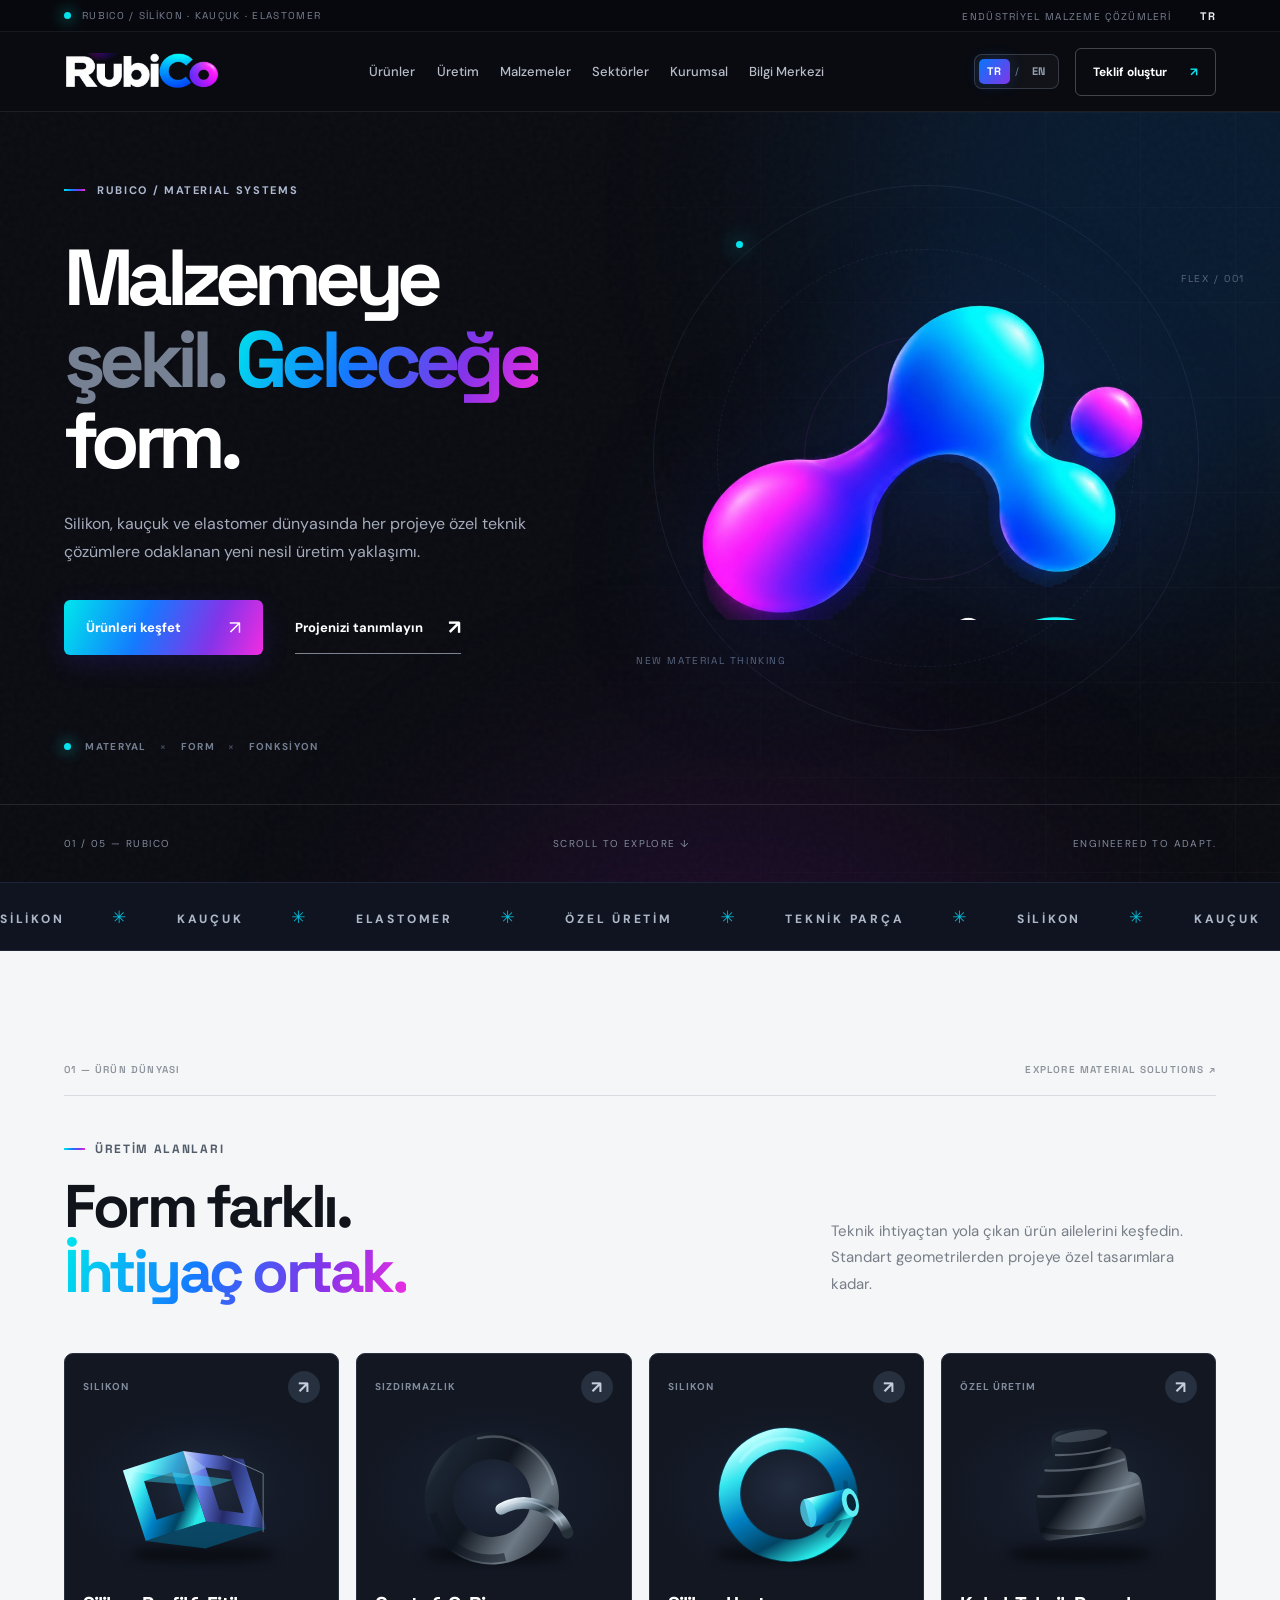
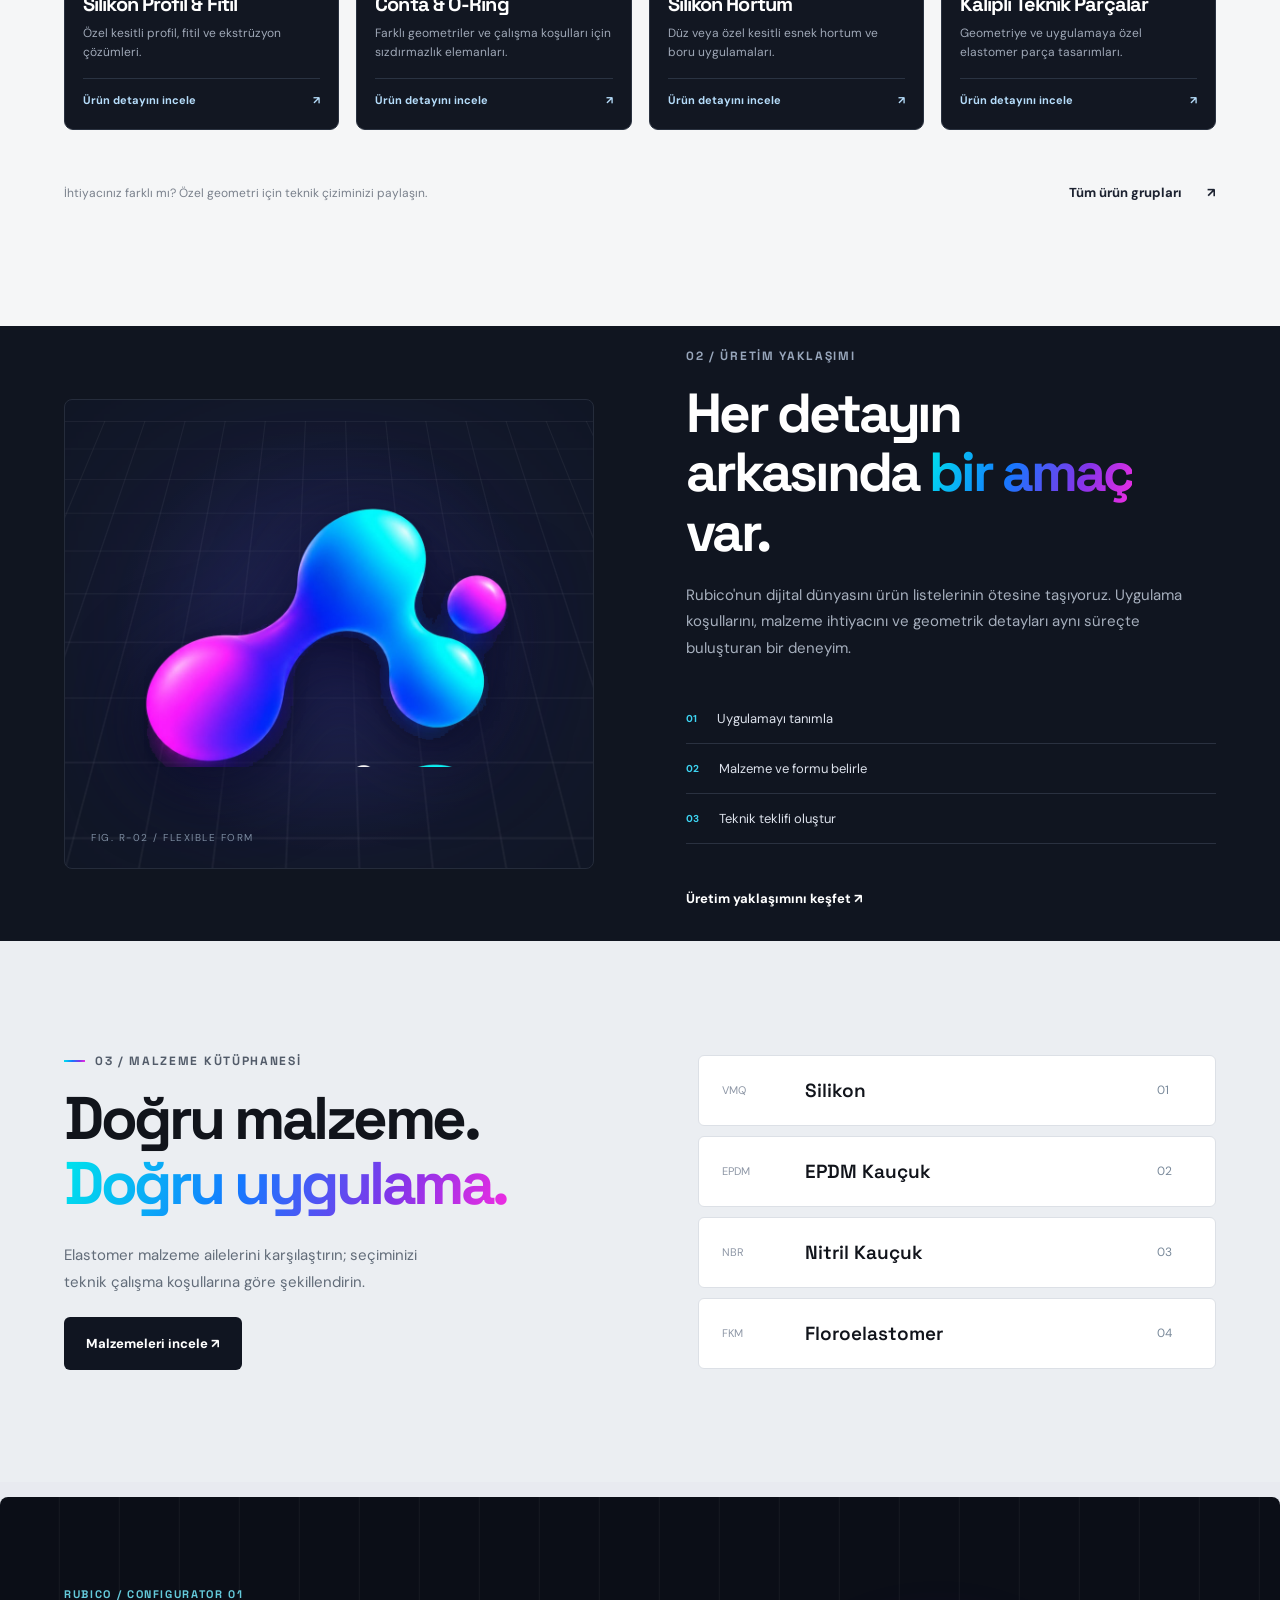
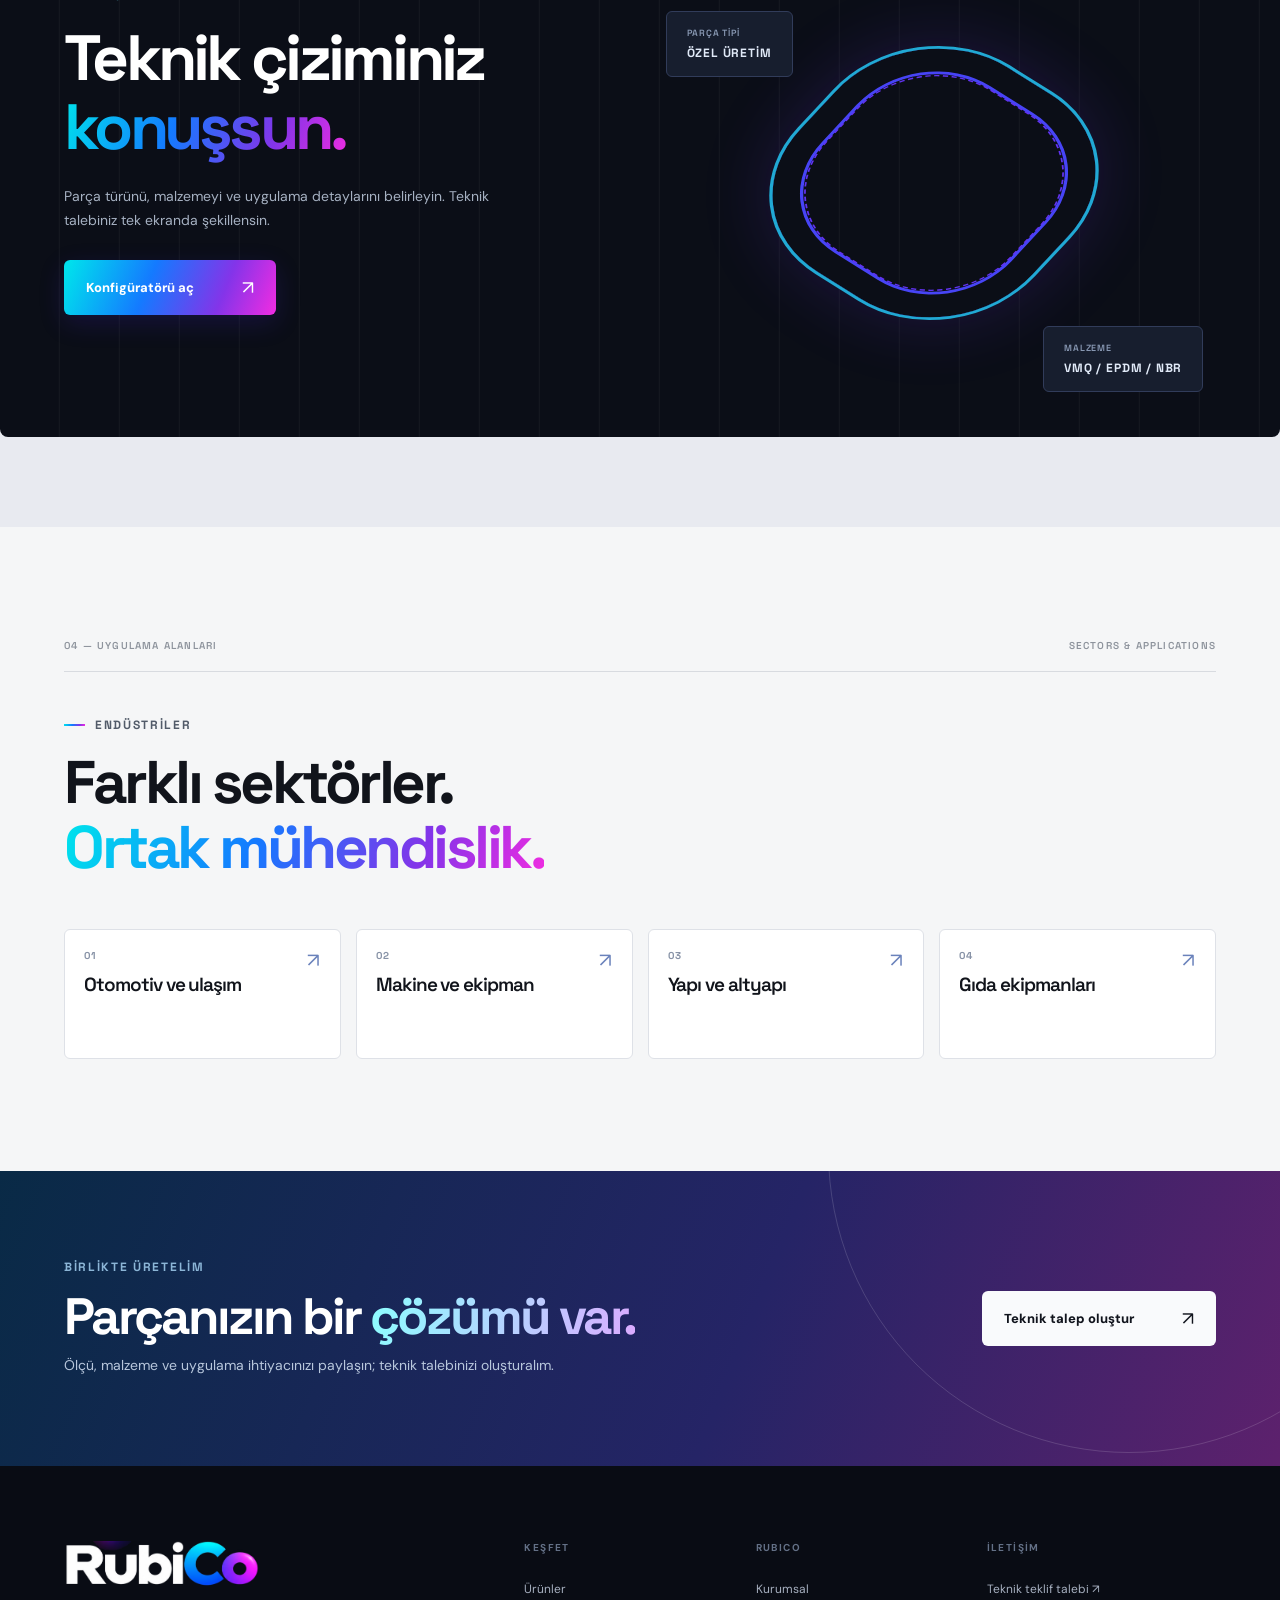
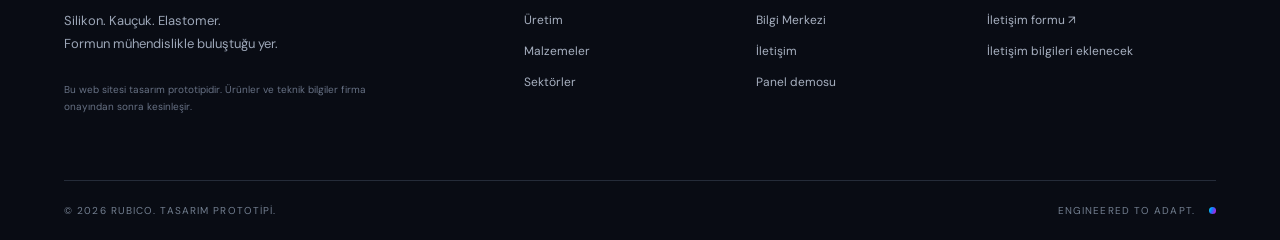
==== index.html @ 8c8b72f1 "Add files via upload" ====
<!doctype html><html lang="tr"><head><meta charset="UTF-8"><meta name="viewport" content="width=device-width,initial-scale=1"><meta name="theme-color" content="#0a0b11"><meta name="description" content="Silikon, kauçuk ve elastomer için Rubico dijital ürün ve teknik teklif deneyimi."><title>Esnekliğin mühendisliği | RUBICO</title><link rel="icon" type="image/png" href="assets/rubico-symbol.png"><link rel="stylesheet" href="styles.css"><script defer src="translations.js"></script><script defer src="i18n.js"></script><script defer src="site.js"></script></head><body data-page="home"><div class="topline"><div class="container top-flex"><span><i class="micro-pulse"></i>RUBICO / SİLİKON · KAUÇUK · ELASTOMER</span><span>ENDÜSTRİYEL MALZEME ÇÖZÜMLERİ <b class="top-lang-indicator" aria-label="Current language">TR</b></span></div></div>
    <header class="header" id="siteHeader"><div class="container nav-wrap">
      <a href="index.html" class="logo" aria-label="Rubico ana sayfa"><img src="assets/rubico-wordmark.png" alt="RubiCo"></a>
      <nav class="desktop-nav" aria-label="Ana menü"><a href="urunler.html" class="">Ürünler</a><a href="uretim.html" class="">Üretim</a><a href="malzemeler.html" class="">Malzemeler</a><a href="sektorler.html" class="">Sektörler</a><a href="kurumsal.html" class="">Kurumsal</a><a href="bilgi-merkezi.html" class="">Bilgi Merkezi</a></nav>
      <div class="nav-actions"><div class="lang-switch" role="group" aria-label="Language / Dil"><button type="button" class="lang-option" data-set-lang="tr" aria-label="Türkçe">TR</button><span class="lang-divider" aria-hidden="true">/</span><button type="button" class="lang-option" data-set-lang="en" aria-label="English">EN</button></div><a class="nav-quote" href="konfigurator.html">Teklif oluştur <span aria-hidden="true">↗</span></a><button class="menu-button" id="menuButton" aria-expanded="false" aria-controls="mobileMenu" aria-label="Menüyü aç"><span></span><span></span></button></div>
    </div><nav class="mobile-nav" id="mobileMenu" aria-label="Mobil menü"><a href="urunler.html" class="">Ürünler</a><a href="uretim.html" class="">Üretim</a><a href="malzemeler.html" class="">Malzemeler</a><a href="sektorler.html" class="">Sektörler</a><a href="kurumsal.html" class="">Kurumsal</a><a href="bilgi-merkezi.html" class="">Bilgi Merkezi</a><a class="mobile-quote" href="konfigurator.html">Teklif oluştur ↗</a><a href="iletisim.html">İletişim</a><div class="mobile-language"><span>LANGUAGE / DİL</span><div class="lang-switch" role="group" aria-label="Language / Dil"><button type="button" class="lang-option" data-set-lang="tr" aria-label="Türkçe">TR</button><span class="lang-divider" aria-hidden="true">/</span><button type="button" class="lang-option" data-set-lang="en" aria-label="English">EN</button></div></div></nav></header><main><section class="hero"><div class="hero-grain"></div><div class="hero-glow-one"></div><div class="hero-glow-two"></div><div class="container hero-main"><div class="hero-left"><div class="hero-brow"><span class="brow-line"></span> RUBICO / MATERIAL SYSTEMS</div><h1>Malzemeye<br><span class="muted-type">şekil.</span> <em>Geleceğe</em><br>form.</h1><p>Silikon, kauçuk ve elastomer dünyasında her projeye özel teknik çözümlere odaklanan yeni nesil üretim yaklaşımı.</p><div class="hero-ctas"><a class="btn btn-gradient" href="urunler.html">Ürünleri keşfet <span>↗</span></a><a class="inline-link" href="konfigurator.html">Projenizi tanımlayın <span>↗</span></a></div><div class="hero-caption"><span class="pulse-dot"></span> MATERYAL <b>×</b> FORM <b>×</b> FONKSİYON</div></div><div class="hero-right"><div class="hero-rings"><div class="ring ring1"></div><div class="ring ring2"></div><div class="ring ring3"></div><img src="assets/rubico-symbol.png" alt="Rubico akışkan marka sembolü" class="hero-emblem"><div class="micro-label m1">FLEX / 001</div><div class="micro-label m2">NEW MATERIAL THINKING</div></div></div></div><div class="container hero-low"><span>01 / 05 — RUBICO</span><span>SCROLL TO EXPLORE ↓</span><span>ENGINEERED TO ADAPT.</span></div></section>
<div class="marquee" aria-label="Malzeme ve ürün grupları"><div class="marquee-inner">SİLİKON <span>✳</span> KAUÇUK <span>✳</span> ELASTOMER <span>✳</span> ÖZEL ÜRETİM <span>✳</span> TEKNİK PARÇA <span>✳</span> SİLİKON <span>✳</span> KAUÇUK <span>✳</span> ELASTOMER <span>✳</span></div></div>
<section class="section-pad light-section"><div class="container"><div class="overline-row"><span>01 — ÜRÜN DÜNYASI</span><span>EXPLORE MATERIAL SOLUTIONS ↗</span></div><div class="section-head head-dark"><div><div class="kicker"><span></span>ÜRETİM ALANLARI</div><h2>Form farklı.<br><em>İhtiyaç ortak.</em></h2></div><p>Teknik ihtiyaçtan yola çıkan ürün ailelerini keşfedin. Standart geometrilerden projeye özel tasarımlara kadar.</p></div><div class="home-products"><a class="product-card" href="urun-detay.html?urun=silikon-profiller" data-name="silikon profil &amp; fitil" data-category="Silikon"><div class="product-top"><span>SILIKON</span><span class="circ-arrow">↗</span></div><div class="product-visual"><img loading="lazy" src="assets/product-profiles.svg" alt="Silikon Profil & Fitil temsilî ürün çizimi"></div><div class="product-bottom"><h3>Silikon Profil & Fitil</h3><p>Özel kesitli profil, fitil ve ekstrüzyon çözümleri.</p><div class="card-link">Ürün detayını incele <span>↗</span></div></div></a><a class="product-card" href="urun-detay.html?urun=conta-o-ring" data-name="conta &amp; o-ring" data-category="Sızdırmazlık"><div class="product-top"><span>SIZDIRMAZLIK</span><span class="circ-arrow">↗</span></div><div class="product-visual"><img loading="lazy" src="assets/product-seals.svg" alt="Conta & O-Ring temsilî ürün çizimi"></div><div class="product-bottom"><h3>Conta & O-Ring</h3><p>Farklı geometriler ve çalışma koşulları için sızdırmazlık elemanları.</p><div class="card-link">Ürün detayını incele <span>↗</span></div></div></a><a class="product-card" href="urun-detay.html?urun=silikon-hortum" data-name="silikon hortum" data-category="Silikon"><div class="product-top"><span>SILIKON</span><span class="circ-arrow">↗</span></div><div class="product-visual"><img loading="lazy" src="assets/product-hoses.svg" alt="Silikon Hortum temsilî ürün çizimi"></div><div class="product-bottom"><h3>Silikon Hortum</h3><p>Düz veya özel kesitli esnek hortum ve boru uygulamaları.</p><div class="card-link">Ürün detayını incele <span>↗</span></div></div></a><a class="product-card" href="urun-detay.html?urun=kalipli-parcalar" data-name="kalıplı teknik parçalar" data-category="Özel Üretim"><div class="product-top"><span>ÖZEL ÜRETIM</span><span class="circ-arrow">↗</span></div><div class="product-visual"><img loading="lazy" src="assets/product-molded.svg" alt="Kalıplı Teknik Parçalar temsilî ürün çizimi"></div><div class="product-bottom"><h3>Kalıplı Teknik Parçalar</h3><p>Geometriye ve uygulamaya özel elastomer parça tasarımları.</p><div class="card-link">Ürün detayını incele <span>↗</span></div></div></a></div><div class="under-grid"><span>İhtiyacınız farklı mı? Özel geometri için teknik çiziminizi paylaşın.</span><a class="text-btn dark-text" href="urunler.html">Tüm ürün grupları <span>↗</span></a></div></div></section>
<section class="approach"><div class="container approach-grid"><div class="approach-art"><div class="approach-mesh"></div><div class="shape-glow"></div><img src="assets/rubico-symbol.png" alt="Rubico organik malzeme sembolü"><div class="shape-coords">FIG. R-02 / FLEXIBLE FORM</div></div><div class="approach-copy"><div class="eyebrow">02 / ÜRETİM YAKLAŞIMI</div><h2>Her detayın<br>arkasında <em>bir amaç</em> var.</h2><p>Rubico'nun dijital dünyasını ürün listelerinin ötesine taşıyoruz. Uygulama koşullarını, malzeme ihtiyacını ve geometrik detayları aynı süreçte buluşturan bir deneyim.</p><div class="approach-mini"><div><b>01</b><span>Uygulamayı tanımla</span></div><div><b>02</b><span>Malzeme ve formu belirle</span></div><div><b>03</b><span>Teknik teklifi oluştur</span></div></div><a class="text-btn" href="uretim.html">Üretim yaklaşımını keşfet ↗</a></div></div></section>
<section class="section-pad material-teaser"><div class="container material-split"><div><div class="section-head "><div><div class="kicker"><span></span>03 / MALZEME KÜTÜPHANESİ</div><h2>Doğru malzeme.<br><em>Doğru uygulama.</em></h2></div><p>Elastomer malzeme ailelerini karşılaştırın; seçiminizi teknik çalışma koşullarına göre şekillendirin.</p></div><a class="btn btn-dark" href="malzemeler.html">Malzemeleri incele ↗</a></div><div class="material-stack"><a href="malzemeler.html#vmq"><span>VMQ</span><b>Silikon</b><i>01</i></a><a href="malzemeler.html#epdm"><span>EPDM</span><b>EPDM Kauçuk</b><i>02</i></a><a href="malzemeler.html#nbr"><span>NBR</span><b>Nitril Kauçuk</b><i>03</i></a><a href="malzemeler.html#fkm"><span>FKM</span><b>Floroelastomer</b><i>04</i></a></div></div></section>
<section class="config-teaser"><div class="container config-banner"><div class="config-lines"></div><div class="config-tag">RUBICO / CONFIGURATOR 01</div><h2>Teknik çiziminiz<br><em>konuşsun.</em></h2><p>Parça türünü, malzemeyi ve uygulama detaylarını belirleyin. Teknik talebiniz tek ekranda şekillensin.</p><a class="btn btn-gradient" href="konfigurator.html">Konfigüratörü aç <span>↗</span></a><div class="config-visual"><div class="faux-wire"><div class="wire-inner"></div></div><div class="config-chip">PARÇA TİPİ <strong>ÖZEL ÜRETİM</strong></div><div class="config-chip second">MALZEME <strong>VMQ / EPDM / NBR</strong></div></div></div></section>
<section class="section-pad sector-home"><div class="container"><div class="overline-row"><span>04 — UYGULAMA ALANLARI</span><span>SECTORS & APPLICATIONS</span></div><div class="section-head head-dark"><div><div class="kicker"><span></span>ENDÜSTRİLER</div><h2>Farklı sektörler.<br><em>Ortak mühendislik.</em></h2></div></div><div class="sector-grid compact"><a href="sektorler.html#otomotiv"><span>01</span><strong>Otomotiv ve ulaşım</strong>↗</a><a href="sektorler.html#makine"><span>02</span><strong>Makine ve ekipman</strong>↗</a><a href="sektorler.html#yapi"><span>03</span><strong>Yapı ve altyapı</strong>↗</a><a href="sektorler.html#gida"><span>04</span><strong>Gıda ekipmanları</strong>↗</a></div></div></section></main><section class="next-step"><div class="container next-inner"><div><div class="eyebrow">BİRLİKTE ÜRETELİM</div><h2>Parçanızın bir <em>çözümü var.</em></h2><p>Ölçü, malzeme ve uygulama ihtiyacınızı paylaşın; teknik talebinizi oluşturalım.</p></div><a class="btn btn-light" href="konfigurator.html">Teknik talep oluştur <span>↗</span></a></div></section>
<footer class="footer"><div class="container"><div class="footer-upper"><div class="footer-brand"><img src="assets/rubico-wordmark.png" alt="Rubico"><p>Silikon. Kauçuk. Elastomer.<br>Formun mühendislikle buluştuğu yer.</p><span class="small-print">Bu web sitesi tasarım prototipidir. Ürünler ve teknik bilgiler firma onayından sonra kesinleşir.</span></div><div class="footer-col"><strong>KEŞFET</strong><a href="urunler.html">Ürünler</a><a href="uretim.html">Üretim</a><a href="malzemeler.html">Malzemeler</a><a href="sektorler.html">Sektörler</a></div><div class="footer-col"><strong>RUBICO</strong><a href="kurumsal.html">Kurumsal</a><a href="bilgi-merkezi.html">Bilgi Merkezi</a><a href="iletisim.html">İletişim</a><a href="admin.html">Panel demosu</a></div><div class="footer-col"><strong>İLETİŞİM</strong><a href="konfigurator.html">Teknik teklif talebi ↗</a><a href="iletisim.html">İletişim formu ↗</a><span>İletişim bilgileri eklenecek</span></div></div><div class="footer-bottom"><span>© 2026 RUBICO. TASARIM PROTOTİPİ.</span><span>ENGINEERED TO ADAPT. <i class="gradient-dot"></i></span></div></div></footer><div class="toast" id="toast" role="status" aria-live="polite"></div></body></html>
---- styles.css ----
@import url('https://fonts.googleapis.com/css2?family=DM+Sans:wght@400;500;600;700;800&family=Space+Grotesk:wght@400;500;600;700&display=swap');
:root{--ink:#090b11;--ink2:#111520;--ink3:#1b2130;--paper:#f5f6f7;--white:#fff;--light:#ebedf0;--smoke:#b6becb;--grey:#707783;--line:rgba(255,255,255,.11);--darkline:#dedfe3;--cyan:#04e3ee;--blue:#0a7bff;--violet:#6633f5;--pink:#e831e8;--grad:linear-gradient(112deg,#00dfed 3%,#147aff 40%,#8434e9 74%,#f22ce1 100%);--font: 'DM Sans',Inter,system-ui,-apple-system,BlinkMacSystemFont,'Segoe UI',sans-serif;--display:'Space Grotesk',var(--font)}
*{box-sizing:border-box}html{scroll-behavior:smooth;scroll-padding-top:100px}body{margin:0;background:var(--ink);color:white;font-family:var(--font);-webkit-font-smoothing:antialiased}a{text-decoration:none;color:inherit}button,input,textarea,select{font:inherit}button{cursor:pointer}img{max-width:100%;display:block}p,h1,h2,h3{margin-top:0}h1,h2,h3{font-family:var(--display);letter-spacing:-.058em}h1{font-size:clamp(53px,6.1vw,100px);line-height:1.03}h2{font-size:clamp(40px,4.7vw,72px);line-height:1.08}h3{font-size:26px}p{line-height:1.75}::selection{background:#5e53f4;color:#fff}:focus-visible{outline:3px solid var(--cyan);outline-offset:4px}.container{max-width:1440px;margin:0 auto;padding:0 64px}.topline{height:32px;background:#07080d;color:#777e8e;border-bottom:1px solid #171920;font-family:var(--display);font-size:10px;letter-spacing:.13em}.top-flex{height:100%;display:flex;justify-content:space-between;align-items:center;gap:16px}.top-flex>span{white-space:nowrap}.top-flex b{margin-left:25px;color:#e6eaf3;font-size:11px}.micro-pulse,.pulse-dot{display:inline-block;width:7px;height:7px;background:var(--cyan);border-radius:50%;margin-right:11px;box-shadow:0 0 15px #00f4e9}.header{height:80px;position:sticky;top:0;z-index:90;border-bottom:1px solid rgba(255,255,255,.08);background:rgba(10,12,18,.93);backdrop-filter:blur(24px);-webkit-backdrop-filter:blur(24px)}.nav-wrap{height:100%;display:flex;align-items:center;justify-content:space-between;gap:35px}.logo{width:155px;min-width:130px;display:block}.logo img{width:100%;height:auto}.desktop-nav{display:flex;align-items:center;justify-content:center;gap:clamp(13px,1.65vw,31px)}.desktop-nav a{position:relative;font-size:13px;color:#b8bdc8;white-space:nowrap;font-weight:500;transition:color .18s}.desktop-nav a:hover,.desktop-nav a.active{color:#fff}.desktop-nav a.active:after{content:'';height:2px;width:100%;background:var(--grad);position:absolute;bottom:-30px;left:0}.nav-actions{display:flex;align-items:center;gap:16px}.nav-quote{font-size:12px;font-weight:700;border:1px solid rgba(255,255,255,.24);border-radius:6px;padding:15px 17px;white-space:nowrap;transition:background .2s}.nav-quote:hover{background:#fff;color:#08090e}.nav-quote span{margin-left:20px;color:var(--cyan)}.menu-button{display:none;width:40px;height:40px;border:1px solid #333b4e;border-radius:6px;background:transparent;flex-direction:column;align-items:center;justify-content:center;gap:6px}.menu-button span{width:18px;height:2px;background:#fff}.mobile-nav{display:none}.btn{display:inline-flex;align-items:center;justify-content:space-between;gap:48px;min-height:53px;padding:15px 22px;border-radius:6px;border:0;white-space:nowrap;font-size:13px;font-weight:800;transition:transform .2s,box-shadow .2s,background .2s}.btn:hover{transform:translateY(-3px)}.btn span{font-size:19px;font-weight:400}.btn-gradient{background:var(--grad);color:#fff;box-shadow:0 8px 26px rgba(74,40,225,.18)}.btn-dark{background:#101521;color:#fff}.btn-dark:hover{background:#253252}.btn-light{background:#f9fafc;color:#11141d}.btn-outline-dark{border:1px solid #cdd1d8;background:transparent;color:#19202d}.btn-outline-dark:hover{background:#eef0f5}.inline-link,.text-btn{font-size:13px;font-weight:750;display:inline-flex;align-items:center;gap:25px;border-bottom:1px solid #7c8391;padding:13px 0}.inline-link span{font-size:20px}.text-btn{border-bottom:0}.dark-text{color:#121622}.eyebrow,.kicker{font-family:var(--display);font-size:12px;letter-spacing:.14em;font-weight:700;display:flex;align-items:center;gap:10px;color:#98a6bb}.kicker span,.brow-line{display:inline-block;width:21px;height:2px;background:var(--grad)}em{font-style:normal;background:var(--grad);-webkit-background-clip:text;background-clip:text;color:transparent}.accent-dot{color:var(--cyan)}.light-section{background:#f5f6f7;color:#11141b}.section-pad{padding:112px 0}.overline-row{display:flex;align-items:center;justify-content:space-between;border-bottom:1px solid #d8dbe0;padding-bottom:19px;color:#8d939c;font:600 10px var(--display);letter-spacing:.12em;margin-bottom:45px}.section-head{display:flex;justify-content:space-between;align-items:end;gap:40px;margin-bottom:48px}.section-head h2{margin:18px 0 0}.section-head>p{max-width:385px;color:#a9afbd;margin:0 0 8px;font-size:15px}.head-dark>p{color:#777e88}.head-dark .kicker,.light-section .kicker,.material-teaser .kicker{color:#525b69}.head-dark h2,.light-section .section-head h2{color:#11141b}.page-hero{background:#0b0e16;position:relative;overflow:hidden;min-height:355px;border-bottom:1px solid rgba(255,255,255,.08)}.page-hero::after{content:'';position:absolute;right:-80px;top:-210px;width:680px;height:550px;background:radial-gradient(ellipse,rgba(29,46,153,.35),transparent 68%);pointer-events:none}.page-hero-glow{position:absolute;right:7%;top:40%;width:280px;height:260px;background:radial-gradient(ellipse,rgba(133,34,242,.16),transparent 65%);filter:blur(10px)}.breadcrumb{display:flex;align-items:center;gap:12px;font-size:11px;color:#828a9b;padding-top:25px}.breadcrumb a:hover{color:#fff}.pagehero-content{min-height:280px;display:flex;justify-content:space-between;align-items:center;position:relative}.pagehero-content>div:first-child{padding:31px 0 58px}.pagehero-content .eyebrow{font-size:10px;color:#95a0b4}.pagehero-content h1{font-size:clamp(42px,5.2vw,74px);line-height:1.07;margin:15px 0 20px}.pagehero-content p{color:#a4afbe;max-width:605px;font-size:15px;line-height:1.7;margin:0}.pagehero-icon{width:225px;height:185px;object-fit:contain;opacity:.7;filter:drop-shadow(0 0 35px #182d5c)}.pagehero-index{font-size:10px;letter-spacing:.2em;color:#454c5f;align-self:end;padding-bottom:50px}.hero{height:min(770px,calc(100vh - 60px));min-height:665px;position:relative;overflow:hidden;background:#0a0b11}.hero::before{content:'';position:absolute;inset:0;background-image:linear-gradient(rgba(255,255,255,.028) 1px,transparent 1px),linear-gradient(90deg,rgba(255,255,255,.024) 1px,transparent 1px);background-size:95px 95px;mask-image:linear-gradient(90deg,transparent 23%,#000);pointer-events:none}.hero-grain{position:absolute;inset:0;opacity:.22;background-image:url("data:image/svg+xml,%3Csvg viewBox='0 0 180 180' xmlns='http://www.w3.org/2000/svg'%3E%3Cfilter id='n'%3E%3CfeTurbulence type='fractalNoise' baseFrequency='.8' numOctaves='3' stitchTiles='stitch'/%3E%3C/filter%3E%3Crect width='100%25' height='100%25' filter='url(%23n)' opacity='.13'/%3E%3C/svg%3E");pointer-events:none}.hero-glow-one,.hero-glow-two{position:absolute;width:700px;height:700px;border-radius:50%;filter:blur(115px);pointer-events:none}.hero-glow-one{right:-250px;top:-250px;background:rgba(9,105,198,.17)}.hero-glow-two{right:15%;bottom:-600px;background:rgba(150,26,193,.14)}.hero-main{height:calc(100% - 78px);display:grid;grid-template-columns:1.08fr .92fr;align-items:center;position:relative;z-index:1}.hero-left{padding-top:20px}.hero-brow{font-size:11px;font-weight:700;letter-spacing:.15em;color:#aeb9d0;display:flex;align-items:center;gap:12px;margin-bottom:40px}.hero h1{font-weight:700;font-size:clamp(59px,6.2vw,103px);margin:0 0 28px;letter-spacing:-.083em}.hero h1 .muted-type{color:#768193}.hero h1 em{white-space:nowrap}.hero-left>p{max-width:498px;font-size:16px;line-height:1.72;color:#a4abbb;margin-bottom:35px}.hero-ctas{display:flex;align-items:center;flex-wrap:wrap;gap:32px}.hero-caption{color:#737e91;font-size:10px;letter-spacing:.13em;font-weight:700;margin-top:85px}.hero-caption b{margin:0 10px;color:#3f4957}.hero-right{position:relative;display:flex;align-items:center;justify-content:center;height:580px}.hero-rings{width:min(46vw,580px);height:min(46vw,580px);min-width:430px;min-height:430px;display:grid;place-items:center;position:relative}.ring{position:absolute;border-radius:50%;border:1px solid rgba(113,142,187,.12)}.ring1{inset:3%;animation:spin 28s linear infinite}.ring1:after{content:'';position:absolute;width:7px;height:7px;background:var(--cyan);border-radius:50%;top:10%;left:15%;box-shadow:0 0 20px var(--cyan)}.ring2{inset:14%;border-style:dashed;animation:spin 50s linear reverse infinite}.ring3{inset:29%;border-color:rgba(212,77,239,.11)}.hero-emblem{width:78%;position:relative;z-index:2;filter:drop-shadow(0 20px 70px rgba(36,76,245,.18));animation:floaty 8s ease-in-out infinite}.micro-label{position:absolute;font-size:10px;letter-spacing:.16em;color:#58657c;font-family:var(--display)}.m1{top:18%;right:-5%}.m2{bottom:14%;left:0}.hero-low{position:relative;z-index:2;display:flex;justify-content:space-between;align-items:center;height:78px;font-size:10px;letter-spacing:.14em;color:#828b9c;border-top:1px solid rgba(255,255,255,.10)}.marquee{overflow:hidden;background:#0f1420;border-top:1px solid #1b2537;border-bottom:1px solid #1b2537;height:69px;display:flex;align-items:center}.marquee-inner{white-space:nowrap;font-size:12px;letter-spacing:.23em;font-weight:800;animation:move 32s linear infinite;color:#adb7c7;min-width:max-content}.marquee-inner span{color:#04bdda;font-size:17px;margin:0 42px}@keyframes move{from{transform:translateX(0)}to{transform:translateX(-33%)}}@keyframes floaty{0%,100%{transform:translateY(0) rotate(-2deg)}50%{transform:translateY(-13px) rotate(2deg)}}@keyframes spin{to{transform:rotate(360deg)}}
.home-products,.product-grid{display:grid;grid-template-columns:repeat(4,minmax(0,1fr));gap:17px}.product-card{display:flex;flex-direction:column;min-width:0;overflow:hidden;min-height:370px;background:#121722;color:#fff;border:1px solid #2a3240;border-radius:9px;transition:transform .22s,border-color .22s,box-shadow .22s}.product-card:hover{transform:translateY(-7px);border-color:#475c81;box-shadow:0 22px 35px rgba(10,18,34,.13)}.product-top{display:flex;align-items:center;justify-content:space-between;padding:17px 18px 0;font-size:10px;color:#818c9d;font-weight:700;letter-spacing:.1em}.circ-arrow{width:32px;height:32px;display:grid;place-items:center;background:#26303e;border-radius:50%;font-size:17px;color:#c6cedd}.product-visual{height:180px;display:flex;align-items:center;justify-content:center;position:relative;overflow:hidden;background:radial-gradient(ellipse at center,rgba(48,63,101,.25),transparent 70%)}.product-visual img{width:95%;height:100%;object-fit:contain;transition:transform .32s}.product-card:hover .product-visual img{transform:scale(1.08) rotate(-2deg)}.product-bottom{padding:8px 18px 22px;display:flex;flex:1;flex-direction:column}.product-bottom h3{font-size:20px;letter-spacing:-.045em;margin-bottom:7px}.product-bottom p{font-size:12px;color:#9fa8b7;line-height:1.6;margin:0 0 16px}.card-link{font-size:11px;font-weight:700;color:#b6ddfb;display:flex;justify-content:space-between;border-top:1px solid #2a3342;padding-top:14px;margin-top:auto}.under-grid{display:flex;justify-content:space-between;align-items:center;margin-top:31px;padding-top:10px;color:#7a818c;font-size:12px}.under-grid .text-btn{color:#1c2230}.approach{background:#101520;color:#fff}.approach-grid{display:grid;grid-template-columns:1fr 1fr;gap:8%;min-height:615px;align-items:center}.approach-art{height:470px;background:radial-gradient(circle at 50% 51%,#202544,#111724 60%);position:relative;display:flex;align-items:center;justify-content:center;overflow:hidden;border:1px solid #252c3b;border-radius:8px}.approach-mesh{position:absolute;inset:0;background-image:linear-gradient(rgba(255,255,255,.05) 1px,transparent 1px),linear-gradient(90deg,rgba(255,255,255,.05) 1px,transparent 1px);background-size:40px 40px;transform:perspective(350px) rotateX(25deg) scale(1.4)}.shape-glow{position:absolute;width:350px;height:280px;background:#3934da;filter:blur(120px);opacity:.22}.approach-art img{width:70%;position:relative;filter:drop-shadow(0 20px 40px #0a0a2b)}.shape-coords{position:absolute;bottom:24px;left:26px;font-size:10px;letter-spacing:.15em;color:#7c8ba0}.approach-copy h2{font-size:clamp(41px,4.3vw,66px);margin:20px 0}.approach-copy>p{color:#a6afbd;max-width:540px;font-size:15px}.approach-mini{margin:33px 0;display:grid;gap:0}.approach-mini>div{display:flex;gap:20px;align-items:center;border-bottom:1px solid #2a3140;padding:16px 0;font-size:13px;color:#dce1eb}.approach-mini b{color:#3dd4f2;font-size:10px}.approach-copy .text-btn{color:#fff}.material-teaser{background:#ebeef2;color:#11141b}.material-split{display:grid;grid-template-columns:1fr 1fr;gap:10%;align-items:center}.material-teaser .section-head{display:block;margin-bottom:22px}.material-teaser .section-head p{color:#626c79;margin-top:25px}.material-stack{display:grid;gap:10px}.material-stack a{display:grid;grid-template-columns:68px 1fr 35px;align-items:center;gap:15px;background:#fff;border:1px solid #dce0e6;border-radius:6px;padding:22px 23px;transition:border .2s,transform .2s}.material-stack a:hover{transform:translateX(7px);border-color:#7796d2}.material-stack a span{color:#8e97a6;font-size:11px}.material-stack a b{font:600 19px var(--display)}.material-stack a i{font-size:12px;font-style:normal;color:#79899a}.config-teaser{background:#e8eaf0;padding:15px 0 90px}.config-banner{background:#0b0e17;position:relative;overflow:hidden;border-radius:8px;min-height:540px;padding-top:90px;padding-bottom:80px}.config-banner>.config-tag,.config-banner>h2,.config-banner>p,.config-banner>.btn{position:relative;z-index:2}.config-tag{color:#64cadb;font:700 11px var(--display);letter-spacing:.15em;margin-bottom:23px}.config-banner h2{font-size:clamp(52px,5vw,72px);margin-bottom:22px}.config-banner p{max-width:425px;color:#a6b1c2;font-size:14px;margin-bottom:27px}.config-lines{position:absolute;inset:0;background-image:linear-gradient(90deg,transparent 97%,rgba(255,255,255,.055) 100%);background-size:60px 100%;opacity:.9}.config-visual{position:absolute;right:2%;top:10%;width:50%;height:86%;display:flex;align-items:center;justify-content:center}.faux-wire{width:280px;height:280px;border:3px solid #21a9d4;border-radius:41%;transform:rotate(32deg) skew(-11deg);box-shadow:inset 0 0 0 25px #0b0e17,inset 0 0 0 28px #4744f6,0 0 70px #6731e433;animation:slowturn 13s linear infinite}.wire-inner{width:100%;height:100%;border-radius:40%;border:2px dashed #6132f1;transform:scale(.8)}@keyframes slowturn{50%{transform:rotate(53deg) skew(-7deg)}}.config-chip{position:absolute;top:13%;left:8%;background:#171e2e;border:1px solid #313c5a;color:#8a9ab5;font:600 9px var(--display);letter-spacing:.09em;padding:15px 20px;border-radius:6px}.config-chip strong{display:block;color:#e1eaf8;font-size:12px;margin-top:6px}.config-chip.second{top:auto;bottom:5%;left:auto;right:8%}.sector-home{background:#f5f6f7;color:#11141b}.sector-grid{display:grid;grid-template-columns:repeat(3,1fr);gap:15px}.sector-grid a{background:#fff;border:1px solid #dee1e7;border-radius:6px;padding:26px;min-height:216px;display:flex;flex-direction:column;position:relative;transition:transform .2s,border-color .2s}.sector-grid a:hover{transform:translateY(-4px);border-color:#8a98b6}.sector-grid a>span{font:700 11px var(--display);color:#8792a6;letter-spacing:.1em}.sector-grid a>div{margin-top:auto}.sector-grid strong{font:600 24px var(--display);letter-spacing:-.055em}.sector-grid p{font-size:13px;color:#757e89;line-height:1.6;margin:10px 0 0}.sector-grid a>b{position:absolute;right:25px;top:20px;color:#6079b2;font-size:24px}.sector-grid.compact{grid-template-columns:repeat(4,1fr)}.sector-grid.compact a{height:130px;min-height:0;padding:19px;display:flex;gap:10px}.sector-grid.compact strong{font-size:19px}.sector-grid.compact a>span{font-size:10px}.sector-grid.compact a{font-size:0}.sector-grid.compact a::after{content:'↗';position:absolute;right:20px;top:17px;color:#6a82bb;font-size:20px}
/* General catalog */
.catalog-section{background:#f4f5f7;color:#11141b}.catalog-control{display:flex;align-items:end;justify-content:space-between;gap:30px;margin-bottom:30px}.catalog-control h2{font-size:clamp(36px,3.7vw,52px);margin:18px 0 0}.search-field{width:min(350px,100%);position:relative}.search-field span{font-size:28px;position:absolute;left:17px;top:9px;color:#8790a1}.search-field input{width:100%;height:54px;border:1px solid #d2d8e0;border-radius:5px;background:#fff;padding:12px 16px 12px 47px;font-size:13px;outline:none;color:#141a24}.search-field input:focus{border-color:#465fd0}.filters{display:flex;align-items:center;gap:9px;flex-wrap:wrap;margin-bottom:24px}.filter-btn{padding:10px 17px;border:1px solid #d8dce3;background:transparent;color:#5e6877;border-radius:30px;font-size:12px;font-weight:650}.filter-btn:hover,.filter-btn.selected{background:#121723;color:#fff;border-color:#121723}.filters>span{margin-left:auto;color:#7d8692;font-size:10px;letter-spacing:.1em;font-weight:750}.catalog-grid{grid-template-columns:repeat(4,1fr)}.catalog-grid .product-card{min-height:380px}.empty-state{background:#fff;padding:55px;border:1px solid #d9dee6;text-align:center}.empty-state h3{margin-bottom:4px}.empty-state p{color:#767d88}.detail-section{background:#f5f6f7;color:#11141b}.detail-layout{display:grid;grid-template-columns:1fr 1fr;gap:7%;align-items:start}.detail-image{background:#111722;border-radius:8px;min-height:520px;position:relative;display:grid;place-items:center;overflow:hidden}.detail-image img{width:90%;max-height:470px;object-fit:contain}.image-foot{position:absolute;bottom:25px;left:25px;font-size:10px;color:#6d778a;letter-spacing:.13em}.detail-info{padding-top:10px}.detail-info h2{font-size:clamp(40px,4vw,60px);margin:18px 0}.dark-label{color:#596679}.detail-lead{color:#5c6572;font-size:16px;max-width:510px}.spec-table{margin:25px 0;border-top:1px solid #dde2e8}.spec-table div{display:grid;grid-template-columns:40% 60%;gap:10px;padding:19px 0;border-bottom:1px solid #dce1e8;font-size:13px}.spec-table span{color:#737e8c}.spec-table strong{font-weight:650}.muted-disclaimer{font-size:11px;color:#8a929d;margin-bottom:23px}.details-back{font-size:12px;display:block;margin-top:20px;color:#5a6170;font-weight:600}.steps-grid{display:grid;grid-template-columns:repeat(4,1fr);gap:15px}.steps-grid>div{padding:28px 23px;background:#fff;border:1px solid #e0e4e8;min-height:260px;border-radius:6px}.steps-grid span{font-size:12px;color:#6b83bd;letter-spacing:.1em}.steps-grid h3{font-size:24px;margin:50px 0 13px}.steps-grid p{font-size:13px;color:#737a85}.manufacturing{background:#131927}.manufacturing .overline-row{border-color:#2a3344}.manufacturing .section-head{margin-bottom:45px}.methods{border-top:1px solid #30394c}.methods article{display:grid;grid-template-columns:130px 1fr 36px;align-items:center;gap:30px;border-bottom:1px solid #30394c;padding:29px 0}.method-no{font:700 13px var(--display);color:#667b96}.methods article h3{font-size:27px;margin:0 0 7px}.methods article p{font-size:13px;color:#a9b3c3;margin:0}.methods article>span{font-size:24px;color:#5ba6d6}.materials-grid{display:grid;grid-template-columns:repeat(3,1fr);gap:16px}.material-card{display:flex;flex-direction:column;min-height:345px;padding:28px;background:#fff;border:1px solid #dce1e8;border-radius:6px;scroll-margin-top:110px}.material-card>div:first-child{display:flex;justify-content:space-between;align-items:start}.material-card>div:first-child span{font-size:10px;letter-spacing:.12em;color:#8d96a5}.material-card>div:first-child b{font:600 27px var(--display);letter-spacing:-.08em;color:#6f6ad7}.material-card h3{font-size:29px;margin:40px 0 10px}.material-card p{font-size:13px;color:#697381;margin-bottom:18px}.tags{display:flex;flex-wrap:wrap;gap:7px;margin-top:auto}.tags span{font-size:10px;background:#eff1f5;border-radius:4px;padding:8px 9px;color:#5f6977}.material-card>a{margin-top:23px;border-top:1px solid #e4e7ed;padding-top:15px;font-size:12px;font-weight:700;color:#3447a8}.material-note{margin-top:24px;background:#111722;border-radius:6px;padding:25px 30px;color:#fff;display:grid;grid-template-columns:1fr 2fr;gap:30px;align-items:center}.material-note div{display:flex;align-items:center;gap:20px}.material-note div span{font-size:27px;color:#00d9e9}.material-note p{font-size:13px;color:#aeb8c9;margin:0}.corporate-layout{display:grid;grid-template-columns:1fr 3fr;gap:40px}.vertical-kicker{font:700 12px var(--display);color:#7080a5;letter-spacing:.15em}.corporate-layout h2{margin-bottom:40px}.corporate-layout p{max-width:850px;font-size:17px;color:#5c6571;line-height:1.9}.corporate-values{display:grid;grid-template-columns:repeat(3,1fr);gap:12px;margin-top:45px}.corporate-values>div{border-top:1px solid #bfc5ce;padding-top:19px;display:flex;flex-direction:column;gap:29px}.corporate-values span{color:#7c8bb0}.corporate-values b{font:600 17px var(--display)}.dark-corporate{background:#121927}.evidence-grid{display:grid;grid-template-columns:repeat(3,1fr);gap:15px}.evidence-grid>div{padding:26px;border:1px solid #303a4d;background:#151e2e;min-height:250px}.evidence-grid span{color:#3ba7d8;font-size:11px}.evidence-grid h3{margin:75px 0 13px}.evidence-grid p{font-size:13px;color:#aab4c4}.article-list{border-top:1px solid #d5dae1}.article{border-bottom:1px solid #d5dae1}.article summary{display:flex;align-items:center;justify-content:space-between;gap:22px;padding:27px 10px;cursor:pointer;list-style:none}.article summary::-webkit-details-marker{display:none}.article summary span{font-size:10px;color:#667ba7;letter-spacing:.1em;font-weight:700}.article summary h3{font-size:29px;margin:10px 0 4px}.article summary p{font-size:13px;color:#737c89;margin:0}.article summary b{font:400 33px var(--display);color:#3e4c69}.article[open] summary b{transform:rotate(45deg)}.article-body{max-width:860px;padding:0 10px 28px;color:#545d6b}.article-body a{font-size:13px;font-weight:700;color:#3b55b6}.catalog-bottom-note{font-size:12px;background:#e7ebf1;border-radius:5px;padding:21px;margin-top:30px;color:#657181}
/* Forms */
.form-section{background:#f2f4f7;color:#11151e}.config-page-grid{display:grid;grid-template-columns:.86fr 1.14fr;gap:7%;align-items:start}.config-aside h2{margin:20px 0 22px;font-size:clamp(43px,4vw,62px)}.config-aside>p{color:#697382;font-size:14px;max-width:405px}.progress-steps{display:grid;gap:0;margin-top:50px}.step{display:flex;align-items:center;gap:20px;border-bottom:1px solid #d5dae4;padding:21px 0;color:#9aa3b0;font-size:14px}.step span{font-size:11px}.step.active{color:#111724}.step.active span{color:#4c53dc}.step b{font-weight:650}.prototype-note{background:#e5e9f0;border-left:3px solid #555bd5;padding:21px;margin-top:42px;color:#515d6e;font-size:11px;letter-spacing:.07em;font-weight:700}.prototype-note small{display:block;margin-top:9px;font-size:12px;line-height:1.65;font-weight:400;letter-spacing:0}.config-form,.contact-form{border:1px solid #dde2e9;background:#fff;border-radius:9px;padding:34px;box-shadow:0 22px 66px rgba(14,24,43,.05)}.form-head{margin-bottom:25px}.form-head>span{font:700 10px var(--display);letter-spacing:.13em;color:#6973a0}.form-head h3{font-size:31px;margin:10px 0 5px}.form-head p{font-size:13px;color:#788291;margin:0}.form-row{display:grid;grid-template-columns:1fr 1fr;gap:15px}.config-form label,.contact-form label{display:flex;flex-direction:column;gap:9px;font-size:12px;font-weight:700;color:#3c4351;margin-bottom:20px}.config-form label>span,.contact-form label>span{font-weight:400;color:#84909c}.config-form label em,.contact-form label em{background:none;color:#d44ac0}.config-form input:not([type=checkbox]):not([type=file]),.config-form textarea,.config-form select,.contact-form input,.contact-form textarea,.contact-form select{width:100%;border:1px solid #dce0e7;border-radius:5px;color:#171e28;background:#fafbfc;padding:14px 13px;outline:none;font-size:13px;min-height:48px}.config-form input:focus,.config-form select:focus,.config-form textarea:focus,.contact-form input:focus,.contact-form select:focus,.contact-form textarea:focus{border-color:#6072d7}.config-form textarea,.contact-form textarea{resize:vertical;min-height:92px}.form-buttons{display:flex;align-items:center;justify-content:flex-end;gap:14px;padding-top:24px;border-top:1px solid #eef0f4}.form-feedback{margin-top:13px;color:#be3041;font-size:12px;min-height:8px}.file-input{border:1px dashed #aebada;border-radius:6px;padding:23px;text-align:center;position:relative;background:#f8faff;margin-bottom:24px}.file-input div{display:flex;align-items:center;flex-direction:column;gap:7px;font-size:27px;color:#5e68ab}.file-input strong{font-size:13px;color:#27324b}.file-input span,.file-input small{font-size:11px;color:#7c8698}.file-input input{opacity:0;position:absolute;inset:0;width:100%;height:100%;cursor:pointer}.file-input small{display:block;margin-top:10px}.summary-box{background:#f2f4f8;padding:19px;border-radius:6px;margin-bottom:20px}.summary-box>span{font:700 10px var(--display);letter-spacing:.12em;color:#6a7691}.summary-box p{font-size:13px;margin:10px 0 0;color:#4a5668;line-height:1.75}.checklabel{flex-direction:row!important;gap:12px!important;align-items:flex-start}.checklabel input{margin-top:2px;accent-color:#5845df}.checklabel span{font-size:12px;color:#555f6f;font-weight:400;line-height:1.5}.quote-success{background:#fff;padding:55px;border:1px solid #e0e4ed;border-radius:8px;text-align:center;margin-top:25px}.success-icon{margin:auto auto 12px;background:#13b9c5;color:#fff;font-size:26px;border-radius:50%;width:55px;height:55px;display:grid;place-items:center}.quote-success h3{font-size:33px;margin:15px 0 8px}.quote-success p{color:#697486}.quote-success>div#quoteReference{color:#52658c;font:700 12px var(--display);letter-spacing:.07em;margin:20px}.success-buttons{display:flex;justify-content:center;flex-wrap:wrap;gap:12px}.contact-grid{display:grid;grid-template-columns:.95fr 1.05fr;gap:8%}.contact-grid h2{margin:20px 0}.contact-grid>div>p{color:#697482;max-width:450px}.contact-info{margin-top:40px;max-width:470px}.contact-info>div{padding:18px 0;border-bottom:1px solid #d7dce4;display:flex;flex-direction:column;gap:10px}.contact-info span{font-size:10px;letter-spacing:.1em;color:#7d8897}.contact-info a,.contact-info strong{font-size:17px;font-weight:650}.admin-section{background:#eef1f5;color:#11151e}.admin-alert{padding:18px 20px;display:flex;gap:20px;align-items:center;background:#fff4e9;border:1px solid #edce9c;border-radius:6px;font-size:12px;color:#6c4e2c}.admin-alert strong{white-space:nowrap}.admin-stats{display:grid;grid-template-columns:repeat(3,1fr);gap:15px;margin-top:24px}.admin-stats>div{padding:24px;background:white;border:1px solid #dbe1e9;display:flex;flex-direction:column}.admin-stats small{font-size:10px;color:#7d8594;letter-spacing:.1em}.admin-stats strong{font:700 50px var(--display);margin:15px 0}.admin-stats span{font-size:12px;color:#808b97}.admin-grid{display:grid;grid-template-columns:1fr 1fr;gap:16px;margin-top:22px}.admin-block{background:#fff;border:1px solid #dbe1e9;padding:24px;min-height:300px;border-radius:6px}.admin-block-head{display:flex;justify-content:space-between;align-items:start;border-bottom:1px solid #e4e9ee;padding-bottom:17px;margin-bottom:18px}.admin-block-head span{font-size:10px;color:#7f8ca1}.admin-block-head h2{font-size:25px;margin:9px 0 0}.admin-block-head a{font-size:12px;color:#3456b0}.admin-block>div:nth-child(2)>p{color:#85909d;font-size:13px}.admin-row{border-bottom:1px solid #e3e8ec;padding:15px 0;display:flex;justify-content:space-between;gap:10px;font-size:12px}.admin-row strong{display:block;font-size:14px}.admin-row small{font-size:11px;color:#85909e}.admin-row button{background:#f1f4f8;border:1px solid #d9dfeb;border-radius:5px;padding:7px 10px;font-size:11px}.admin-scope{margin-top:25px;padding:28px;background:#141a29;color:#fff;border-radius:6px}.admin-scope h3{font-size:22px}.admin-scope>div{display:grid;grid-template-columns:repeat(3,1fr);gap:12px}.admin-scope span{padding:12px;border:1px solid #364055;border-radius:4px;color:#b7c0cf;font-size:12px}.toast{position:fixed;bottom:22px;left:50%;transform:translate(-50%,30px);opacity:0;pointer-events:none;background:#161d2e;color:#fff;padding:13px 20px;border-radius:8px;box-shadow:0 15px 50px #0003;z-index:200;transition:opacity .2s,transform .2s;max-width:90vw;font-size:13px}.toast.show{opacity:1;transform:translate(-50%,0)}
/* End of pages */
.next-step{background:linear-gradient(112deg,#092a46,#252466 58%,#5d216d);color:#fff;position:relative;overflow:hidden}.next-step:after{content:'';position:absolute;border:1px solid #ffffff25;width:600px;height:600px;border-radius:50%;right:-150px;top:-320px}.next-inner{display:flex;justify-content:space-between;align-items:center;gap:50px;min-height:295px;position:relative;z-index:1}.next-inner h2{font-size:clamp(36px,4vw,58px);margin:14px 0 9px}.next-inner p{font-size:14px;color:#b8c7dc;margin:0}.next-step em{background:linear-gradient(105deg,#8bffff,#dbaaff);-webkit-background-clip:text;background-clip:text}.next-inner .eyebrow{color:#8cb6d7}.footer{background:#090c14;color:#c4cad6}.footer-upper{display:grid;grid-template-columns:2.2fr 1fr 1fr 1.2fr;gap:40px;padding:75px 0 65px}.footer-brand img{width:195px}.footer-brand p{font-size:13px;color:#9ca6b7;margin-top:22px}.small-print{display:block;max-width:320px;font-size:10px;color:#677184;line-height:1.7;margin-top:25px}.footer-col{display:flex;flex-direction:column;align-items:flex-start;gap:15px}.footer-col strong{color:#647187;letter-spacing:.14em;font-size:10px;margin-bottom:12px}.footer-col a,.footer-col>span{font-size:12px;color:#a7b0c0}.footer-col a:hover{color:#fff}.footer-bottom{display:flex;justify-content:space-between;align-items:center;border-top:1px solid #252c39;padding:23px 0;color:#737f90;font-size:10px;letter-spacing:.11em}.gradient-dot{display:inline-block;margin-left:10px;width:7px;height:7px;border-radius:50%;background:var(--grad)}
[hidden]{display:none!important}
@media(max-width:1270px){.container{padding-left:40px;padding-right:40px}.desktop-nav{gap:15px}.desktop-nav a{font-size:12px}.nav-wrap{gap:15px}.logo{width:130px;min-width:115px}.nav-quote{padding:13px}.nav-quote span{margin-left:10px}.hero h1{font-size:clamp(52px,6vw,82px)}.hero-rings{min-width:350px;min-height:350px}.product-bottom h3{font-size:18px}}
@media(max-width:1080px){.desktop-nav{display:none}.menu-button{display:flex}.mobile-nav{display:none;position:absolute;top:80px;left:0;right:0;background:#0b1019;padding:12px 40px 24px;border-bottom:1px solid #394054;box-shadow:0 22px 40px #0005;flex-direction:column}.mobile-nav.open{display:flex}.mobile-nav>a{padding:15px;border-bottom:1px solid #232b38;font-size:15px}.mobile-nav .mobile-quote{background:var(--grad);margin-top:14px;border:0;border-radius:5px;color:#fff;font-weight:700}.home-products,.catalog-grid{grid-template-columns:repeat(2,1fr)}.product-card{min-height:370px}.approach-grid{gap:5%}.material-split{gap:5%}.hero-rings{min-width:330px;min-height:330px}.hero h1{font-size:clamp(49px,6vw,78px)}.hero-caption{margin-top:55px}.section-pad{padding:85px 0}.config-banner{min-height:480px}.config-visual{right:-4%}.steps-grid{grid-template-columns:repeat(2,1fr)}.materials-grid{grid-template-columns:repeat(2,1fr)}}
@media(max-width:760px){.container{padding-left:23px;padding-right:23px}.topline{height:26px}.top-flex{font-size:9px}.top-flex span:nth-child(2){display:none}.header{height:70px}.logo{width:145px}.nav-quote{display:none}.mobile-nav{top:70px;padding:10px 23px 25px}.hero{height:auto;min-height:0}.hero-main{display:flex;flex-direction:column;align-items:stretch;padding-top:65px;padding-bottom:25px}.hero-left{padding:0}.hero-brow{margin-bottom:27px;font-size:9px}.hero h1{font-size:clamp(47px,11.1vw,79px);line-height:1.03;letter-spacing:-.079em;margin-bottom:20px}.hero-left>p{font-size:14px;max-width:95%}.hero-ctas{gap:18px}.hero-ctas .btn{min-height:49px;padding:12px 16px;font-size:12px;gap:18px}.inline-link{font-size:12px;gap:10px}.hero-caption{margin-top:25px}.hero-right{height:315px}.hero-rings{width:310px;height:310px;min-width:0;min-height:0}.hero-emblem{width:85%}.micro-label{font-size:7px}.m1{right:0}.hero-low{height:55px;font-size:9px}.hero-low span:nth-child(3){display:none}.marquee{height:55px}.marquee-inner{font-size:10px}.marquee-inner span{margin:0 22px}.section-pad{padding:69px 0}.section-head{display:block;margin-bottom:30px}.section-head h2{font-size:clamp(38px,9vw,57px)}.section-head>p{font-size:13px;margin-top:17px}.overline-row{font-size:9px;margin-bottom:32px}.overline-row span:nth-child(2){display:none}.home-products,.catalog-grid{grid-template-columns:repeat(2,minmax(0,1fr));gap:10px}.product-card{min-height:303px;border-radius:6px}.product-top{padding:12px 12px 0;font-size:8px}.circ-arrow{width:24px;height:24px;font-size:13px}.product-visual{height:137px}.product-bottom{padding:8px 11px 13px}.product-bottom h3{font-size:16px}.product-bottom p{font-size:10px;line-height:1.55}.card-link{font-size:9px;padding-top:10px}.under-grid{gap:18px;align-items:start}.under-grid>span{display:none}.approach-grid{display:flex;flex-direction:column;padding-top:60px;padding-bottom:63px;gap:34px}.approach-art{height:350px;width:100%}.approach-copy h2{font-size:48px}.approach-copy>p{font-size:14px}.material-split,.config-page-grid,.contact-grid,.detail-layout{grid-template-columns:1fr;gap:36px}.material-stack a{padding:18px}.config-teaser{padding:0 0 70px}.config-banner{min-height:605px;padding-top:55px;padding-bottom:280px}.config-banner h2{font-size:48px}.config-banner p{font-size:13px}.config-visual{width:100%;height:300px;top:auto;bottom:0;right:0}.faux-wire{width:170px;height:170px}.config-chip{top:10%;left:7%}.config-chip.second{bottom:11%;right:4%}.sector-grid,.sector-grid.compact{grid-template-columns:repeat(2,1fr);gap:10px}.sector-grid a{min-height:212px;padding:18px}.sector-grid strong{font-size:21px}.sector-grid.compact a{height:125px}.sector-grid.compact strong{font-size:17px}.next-inner{min-height:310px;padding-top:54px;padding-bottom:50px;display:block}.next-inner h2{font-size:39px}.next-inner p{margin-bottom:28px}.footer-upper{grid-template-columns:repeat(2,1fr);gap:35px 20px;padding:60px 0 36px}.footer-brand{grid-column:1/-1}.footer-brand img{width:180px}.footer-bottom{font-size:9px;gap:20px}.page-hero{min-height:315px}.breadcrumb{font-size:10px;padding-top:20px}.pagehero-content{min-height:235px}.pagehero-content>div:first-child{padding:30px 0 40px}.pagehero-content h1{font-size:clamp(40px,9.5vw,64px)}.pagehero-content p{font-size:13px}.pagehero-icon{width:125px;max-height:130px;opacity:.33;position:absolute;right:-20px;top:60px}.pagehero-index{display:none}.catalog-control{display:block}.catalog-control h2{font-size:39px}.search-field{margin-top:24px;width:100%}.filters{gap:6px}.filter-btn{padding:9px 12px;font-size:10px}.filters>span{width:100%;margin:10px 0 0}.detail-image{min-height:350px}.detail-image img{max-height:340px}.detail-info h2{font-size:43px}.steps-grid{grid-template-columns:1fr 1fr;gap:10px}.steps-grid>div{padding:19px 17px;min-height:232px}.steps-grid h3{font-size:20px;margin-top:38px}.steps-grid p{font-size:11px}.methods article{grid-template-columns:40px 1fr 16px;gap:10px}.methods article h3{font-size:20px}.methods article p{font-size:12px}.materials-grid{grid-template-columns:1fr}.material-card{min-height:300px}.material-card h3{margin-top:23px}.material-note{grid-template-columns:1fr;gap:12px}.corporate-layout{grid-template-columns:1fr}.corporate-layout h2{font-size:43px}.corporate-layout p{font-size:15px}.corporate-values{grid-template-columns:1fr 1fr 1fr;gap:8px}.corporate-values b{font-size:13px}.evidence-grid{grid-template-columns:1fr}.evidence-grid>div{min-height:190px}.evidence-grid h3{margin-top:32px}.article summary h3{font-size:22px}.article summary p{font-size:12px}.form-row{grid-template-columns:1fr;gap:0}.config-aside h2{font-size:45px}.config-form,.contact-form{padding:24px 18px}.progress-steps{margin-top:28px}.prototype-note{margin-top:25px}.form-buttons{flex-wrap:wrap}.form-buttons .btn{width:100%}.quote-success{padding:30px 17px}.contact-info{margin-bottom:30px}.admin-stats{gap:8px}.admin-stats>div{padding:15px 12px}.admin-stats small{font-size:8px}.admin-stats strong{font-size:36px}.admin-grid{grid-template-columns:1fr}.admin-scope>div{grid-template-columns:1fr 1fr}.admin-alert{display:block}.admin-alert strong{display:block;margin-bottom:7px}}
@media(max-width:390px){.hero h1{font-size:44px}.home-products,.catalog-grid{grid-template-columns:1fr}.product-visual{height:185px}.product-card{min-height:333px}.hero-ctas{flex-direction:column;align-items:start;gap:8px}.sector-grid,.sector-grid.compact{grid-template-columns:1fr}.steps-grid{grid-template-columns:1fr}.pagehero-content h1{font-size:38px}.footer-upper{gap:35px 14px}}
@media(prefers-reduced-motion:reduce){*,*:before,*:after{animation:none!important;transition:none!important;scroll-behavior:auto!important}}

/* V2.1 — accessible bilingual switch */
.lang-switch{display:flex;align-items:center;gap:5px;white-space:nowrap;padding:4px;border:1px solid rgba(158,175,199,.25);background:rgba(255,255,255,.035);border-radius:8px}
.lang-option{border:0;padding:7px 8px;border-radius:5px;background:transparent;color:#939faf;font:700 11px var(--display);letter-spacing:.06em;line-height:1;cursor:pointer;transition:background .16s,color .16s}
.lang-option.is-active{background:linear-gradient(130deg,#0677f9,#8235e9);color:white;box-shadow:0 0 14px rgba(28,109,242,.24)}
.lang-option:not(.is-active):hover{color:#fff;background:#202839}
.lang-divider{font-size:10px;color:#737d94}
.mobile-language{display:none}
@media(max-width:1080px){.nav-actions>.lang-switch{display:flex}.mobile-language{display:none}}
@media(max-width:540px){.nav-actions{gap:8px}.nav-actions>.lang-switch{padding:2px;gap:0}.nav-actions .lang-option{padding:8px 6px}.nav-quote{display:none!important}}
@media(max-width:360px){.logo{min-width:100px;width:110px}.lang-option{font-size:10px}}

@media(min-width:1081px) and (max-width:1220px){.desktop-nav{display:none}.menu-button{display:flex}.mobile-nav{display:none;position:absolute;top:80px;left:0;right:0;background:#0b1019;padding:12px 40px 24px;border-bottom:1px solid #394054;box-shadow:0 22px 40px #0005;flex-direction:column}.mobile-nav.open{display:flex}.mobile-nav>a{padding:15px;border-bottom:1px solid #232b38;font-size:15px}.mobile-nav .mobile-quote{background:var(--grad);margin-top:14px;border:0;border-radius:5px;color:#fff;font-weight:700}}
html[lang="en"] .hero h1{font-size:clamp(50px,5.45vw,91px)}
html[lang="en"] .pagehero-content h1{font-size:clamp(41px,4.8vw,67px)}
@media(max-width:760px){html[lang="en"] .hero h1{font-size:clamp(42px,9.1vw,68px)}}
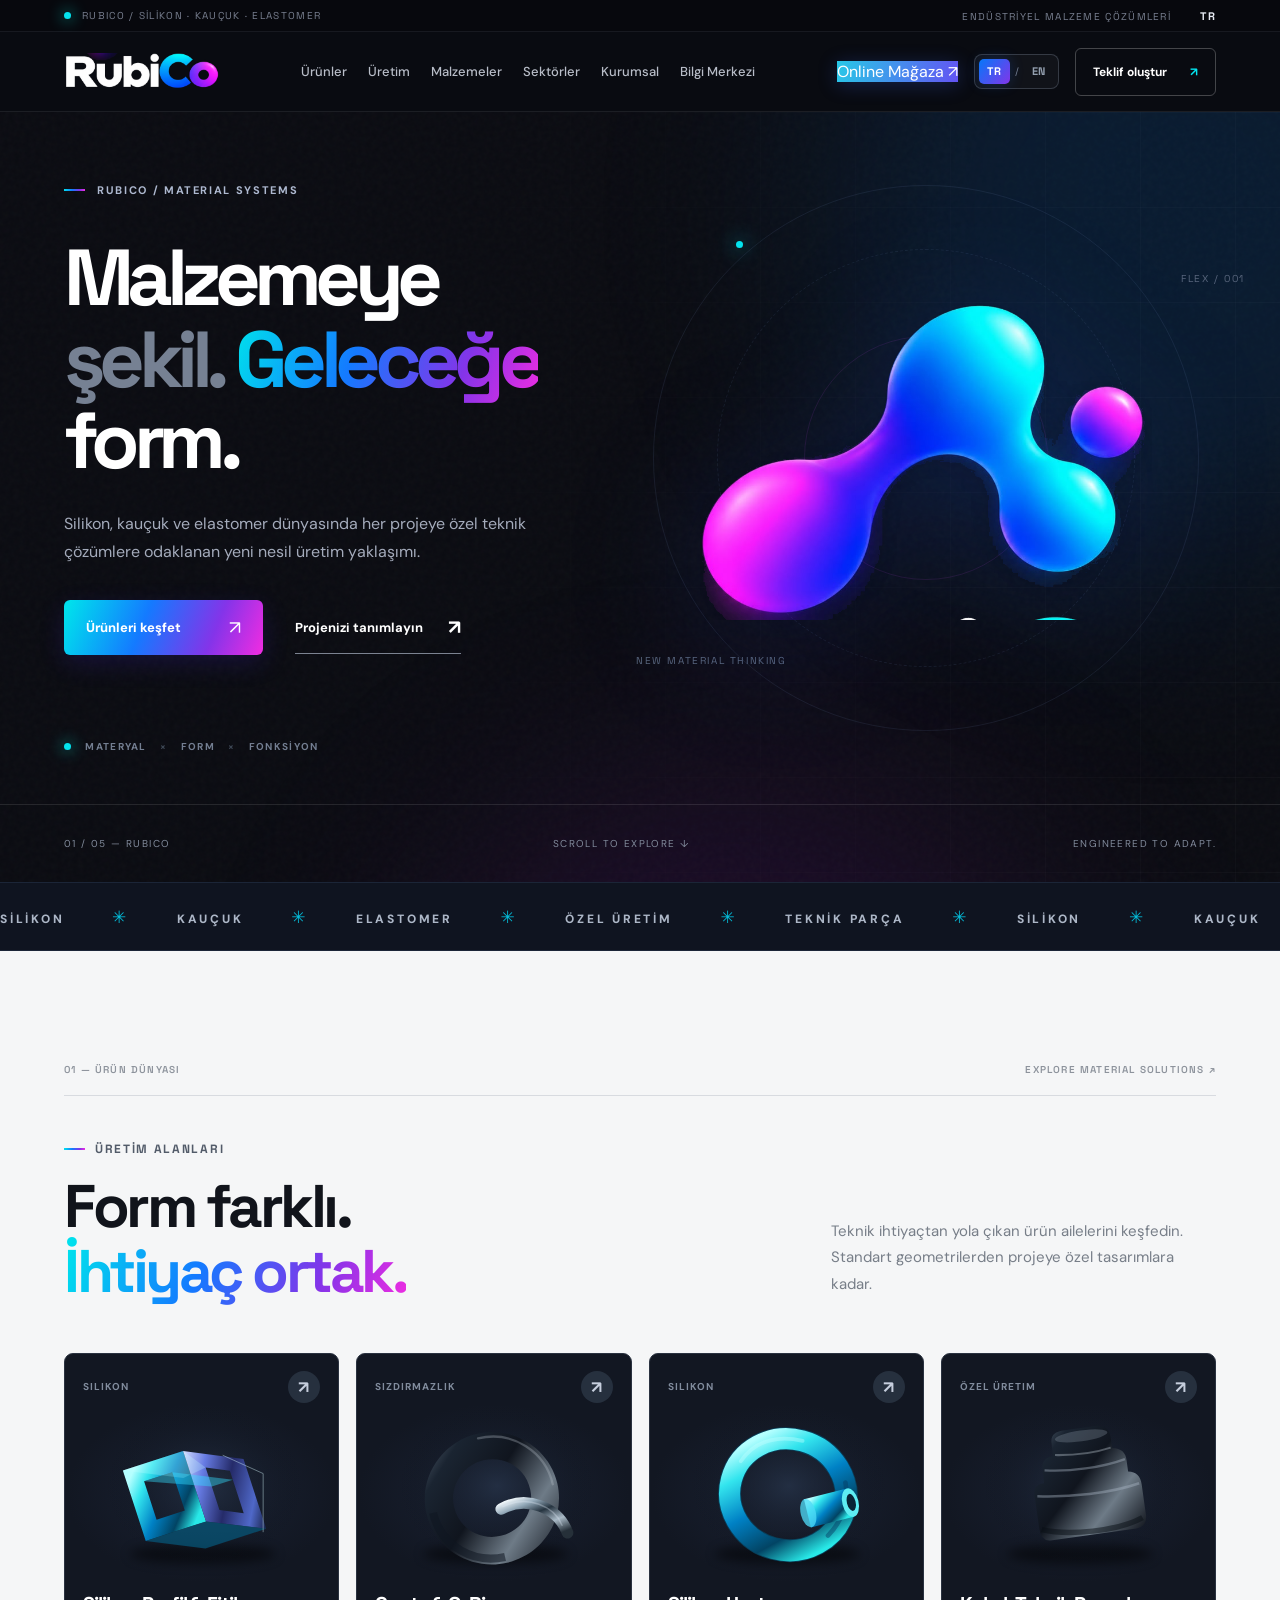
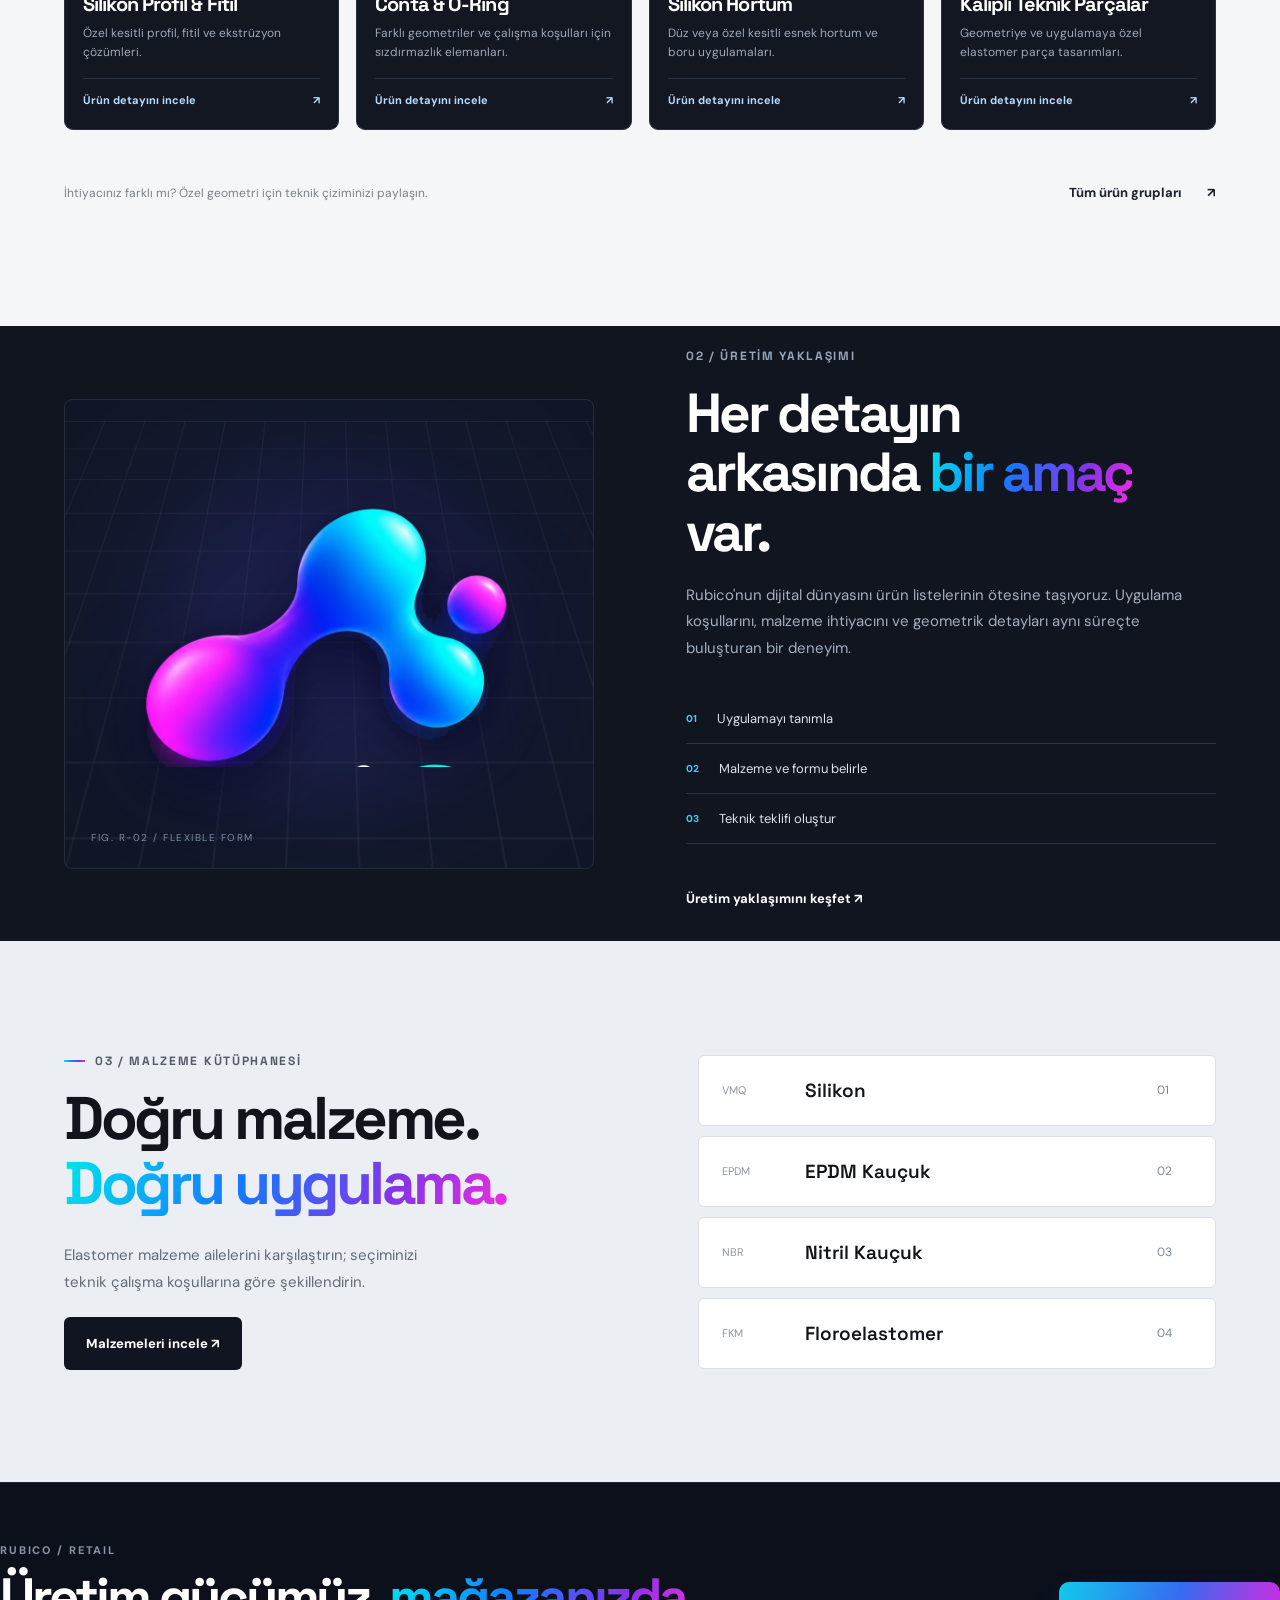
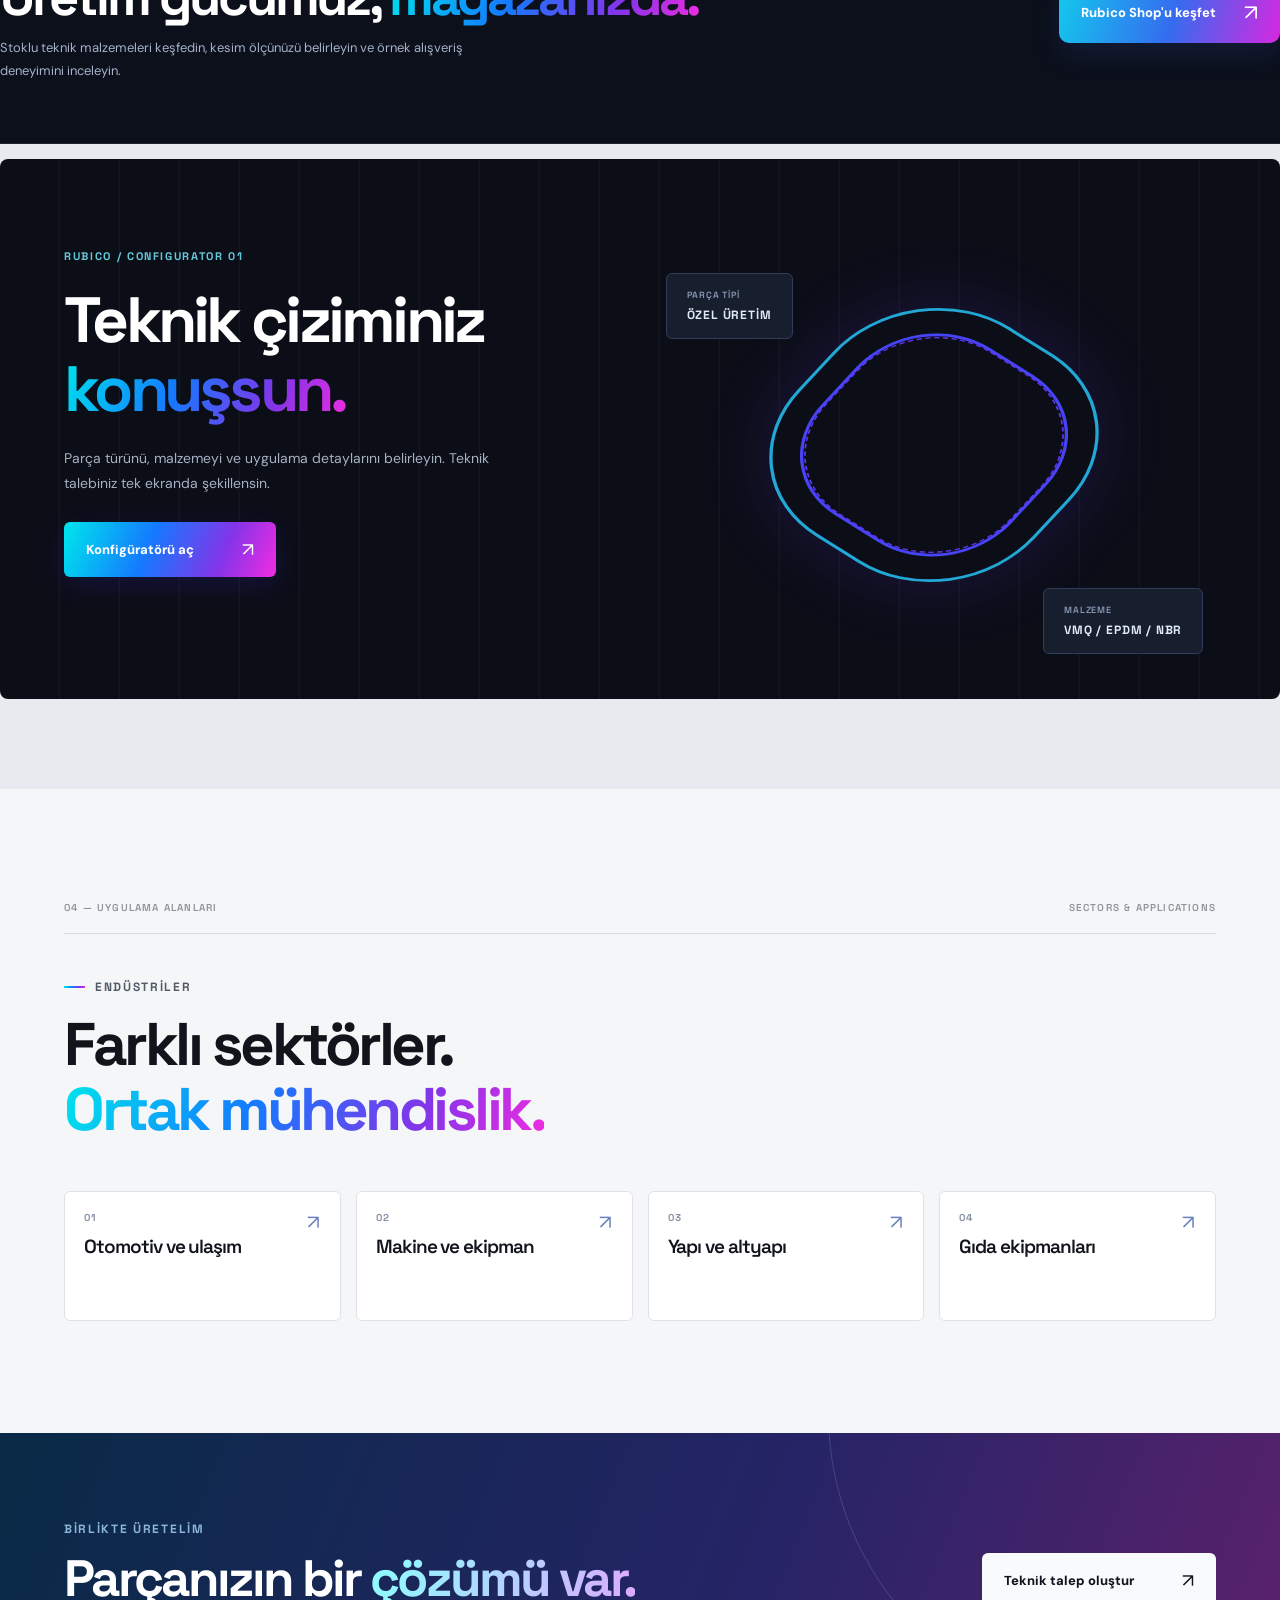
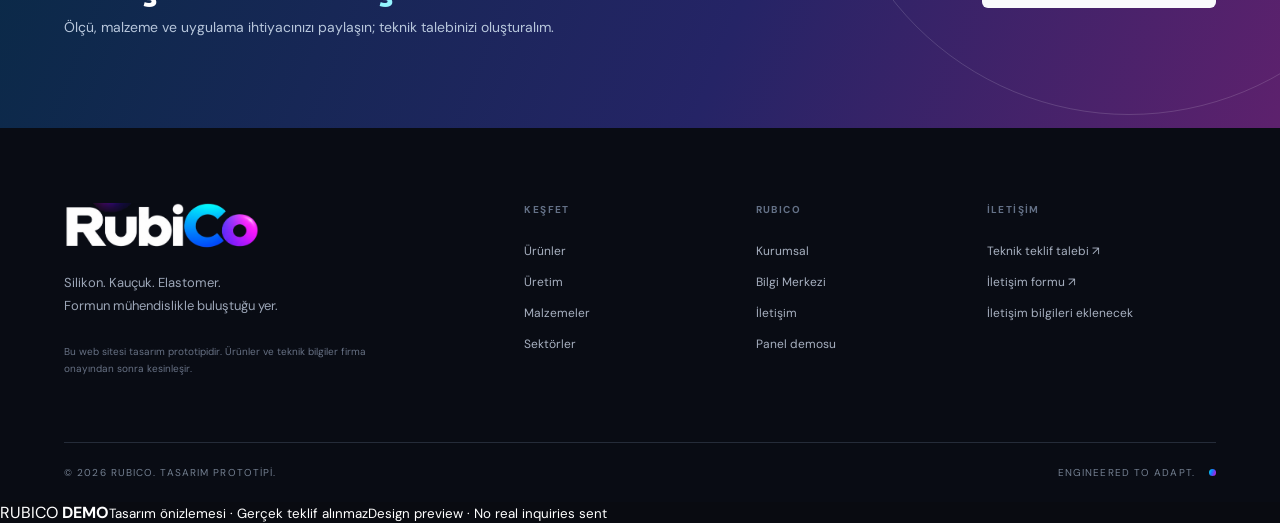
==== commit 3e14f635: "Deploy Rubico Shop V3 demo — catalog, product options and cart" ====
--- a/index.html
+++ b/index.html
@@ -1,13 +1,13 @@
-<!doctype html><html lang="tr"><head><meta charset="UTF-8"><meta name="viewport" content="width=device-width,initial-scale=1"><meta name="theme-color" content="#0a0b11"><meta name="description" content="Silikon, kauçuk ve elastomer için Rubico dijital ürün ve teknik teklif deneyimi."><title>Esnekliğin mühendisliği | RUBICO</title><link rel="icon" type="image/png" href="assets/rubico-symbol.png"><link rel="stylesheet" href="styles.css"><script defer src="translations.js"></script><script defer src="i18n.js"></script><script defer src="site.js"></script></head><body data-page="home"><div class="topline"><div class="container top-flex"><span><i class="micro-pulse"></i>RUBICO / SİLİKON · KAUÇUK · ELASTOMER</span><span>ENDÜSTRİYEL MALZEME ÇÖZÜMLERİ <b class="top-lang-indicator" aria-label="Current language">TR</b></span></div></div>
+<!doctype html><html lang="tr"><head><meta name="robots" content="noindex,nofollow,noarchive"><meta charset="UTF-8"><meta name="viewport" content="width=device-width,initial-scale=1"><meta name="theme-color" content="#0a0b11"><meta name="description" content="Silikon, kauçuk ve elastomer için Rubico dijital ürün ve teknik teklif deneyimi."><title>Esnekliğin mühendisliği | RUBICO</title><link rel="icon" type="image/png" href="assets/rubico-symbol.png"><link rel="stylesheet" href="styles.css"><script defer src="translations.js"></script><script defer src="i18n.js"></script><script defer src="site.js"></script><link rel="stylesheet" href="shop.css"></head><body data-page="home"><div class="topline"><div class="container top-flex"><span><i class="micro-pulse"></i>RUBICO / SİLİKON · KAUÇUK · ELASTOMER</span><span>ENDÜSTRİYEL MALZEME ÇÖZÜMLERİ <b class="top-lang-indicator" aria-label="Current language">TR</b></span></div></div>
     <header class="header" id="siteHeader"><div class="container nav-wrap">
       <a href="index.html" class="logo" aria-label="Rubico ana sayfa"><img src="assets/rubico-wordmark.png" alt="RubiCo"></a>
       <nav class="desktop-nav" aria-label="Ana menü"><a href="urunler.html" class="">Ürünler</a><a href="uretim.html" class="">Üretim</a><a href="malzemeler.html" class="">Malzemeler</a><a href="sektorler.html" class="">Sektörler</a><a href="kurumsal.html" class="">Kurumsal</a><a href="bilgi-merkezi.html" class="">Bilgi Merkezi</a></nav>
-      <div class="nav-actions"><div class="lang-switch" role="group" aria-label="Language / Dil"><button type="button" class="lang-option" data-set-lang="tr" aria-label="Türkçe">TR</button><span class="lang-divider" aria-hidden="true">/</span><button type="button" class="lang-option" data-set-lang="en" aria-label="English">EN</button></div><a class="nav-quote" href="konfigurator.html">Teklif oluştur <span aria-hidden="true">↗</span></a><button class="menu-button" id="menuButton" aria-expanded="false" aria-controls="mobileMenu" aria-label="Menüyü aç"><span></span><span></span></button></div>
-    </div><nav class="mobile-nav" id="mobileMenu" aria-label="Mobil menü"><a href="urunler.html" class="">Ürünler</a><a href="uretim.html" class="">Üretim</a><a href="malzemeler.html" class="">Malzemeler</a><a href="sektorler.html" class="">Sektörler</a><a href="kurumsal.html" class="">Kurumsal</a><a href="bilgi-merkezi.html" class="">Bilgi Merkezi</a><a class="mobile-quote" href="konfigurator.html">Teklif oluştur ↗</a><a href="iletisim.html">İletişim</a><div class="mobile-language"><span>LANGUAGE / DİL</span><div class="lang-switch" role="group" aria-label="Language / Dil"><button type="button" class="lang-option" data-set-lang="tr" aria-label="Türkçe">TR</button><span class="lang-divider" aria-hidden="true">/</span><button type="button" class="lang-option" data-set-lang="en" aria-label="English">EN</button></div></div></nav></header><main><section class="hero"><div class="hero-grain"></div><div class="hero-glow-one"></div><div class="hero-glow-two"></div><div class="container hero-main"><div class="hero-left"><div class="hero-brow"><span class="brow-line"></span> RUBICO / MATERIAL SYSTEMS</div><h1>Malzemeye<br><span class="muted-type">şekil.</span> <em>Geleceğe</em><br>form.</h1><p>Silikon, kauçuk ve elastomer dünyasında her projeye özel teknik çözümlere odaklanan yeni nesil üretim yaklaşımı.</p><div class="hero-ctas"><a class="btn btn-gradient" href="urunler.html">Ürünleri keşfet <span>↗</span></a><a class="inline-link" href="konfigurator.html">Projenizi tanımlayın <span>↗</span></a></div><div class="hero-caption"><span class="pulse-dot"></span> MATERYAL <b>×</b> FORM <b>×</b> FONKSİYON</div></div><div class="hero-right"><div class="hero-rings"><div class="ring ring1"></div><div class="ring ring2"></div><div class="ring ring3"></div><img src="assets/rubico-symbol.png" alt="Rubico akışkan marka sembolü" class="hero-emblem"><div class="micro-label m1">FLEX / 001</div><div class="micro-label m2">NEW MATERIAL THINKING</div></div></div></div><div class="container hero-low"><span>01 / 05 — RUBICO</span><span>SCROLL TO EXPLORE ↓</span><span>ENGINEERED TO ADAPT.</span></div></section>
+      <div class="nav-actions"><a class="nav-shop" href="magaza.html">Online Mağaza ↗</a><div class="lang-switch" role="group" aria-label="Language / Dil"><button type="button" class="lang-option" data-set-lang="tr" aria-label="Türkçe">TR</button><span class="lang-divider" aria-hidden="true">/</span><button type="button" class="lang-option" data-set-lang="en" aria-label="English">EN</button></div><a class="nav-quote" href="konfigurator.html">Teklif oluştur <span aria-hidden="true">↗</span></a><button class="menu-button" id="menuButton" aria-expanded="false" aria-controls="mobileMenu" aria-label="Menüyü aç"><span></span><span></span></button></div>
+    </div><nav class="mobile-nav" id="mobileMenu" aria-label="Mobil menü"><a href="magaza.html">🛍 Online Mağaza</a><a href="sepet.html">Sepetim</a><a href="urunler.html" class="">Ürünler</a><a href="uretim.html" class="">Üretim</a><a href="malzemeler.html" class="">Malzemeler</a><a href="sektorler.html" class="">Sektörler</a><a href="kurumsal.html" class="">Kurumsal</a><a href="bilgi-merkezi.html" class="">Bilgi Merkezi</a><a class="mobile-quote" href="konfigurator.html">Teklif oluştur ↗</a><a href="iletisim.html">İletişim</a><div class="mobile-language"><span>LANGUAGE / DİL</span><div class="lang-switch" role="group" aria-label="Language / Dil"><button type="button" class="lang-option" data-set-lang="tr" aria-label="Türkçe">TR</button><span class="lang-divider" aria-hidden="true">/</span><button type="button" class="lang-option" data-set-lang="en" aria-label="English">EN</button></div></div></nav></header><main><section class="hero"><div class="hero-grain"></div><div class="hero-glow-one"></div><div class="hero-glow-two"></div><div class="container hero-main"><div class="hero-left"><div class="hero-brow"><span class="brow-line"></span> RUBICO / MATERIAL SYSTEMS</div><h1>Malzemeye<br><span class="muted-type">şekil.</span> <em>Geleceğe</em><br>form.</h1><p>Silikon, kauçuk ve elastomer dünyasında her projeye özel teknik çözümlere odaklanan yeni nesil üretim yaklaşımı.</p><div class="hero-ctas"><a class="btn btn-gradient" href="urunler.html">Ürünleri keşfet <span>↗</span></a><a class="inline-link" href="konfigurator.html">Projenizi tanımlayın <span>↗</span></a></div><div class="hero-caption"><span class="pulse-dot"></span> MATERYAL <b>×</b> FORM <b>×</b> FONKSİYON</div></div><div class="hero-right"><div class="hero-rings"><div class="ring ring1"></div><div class="ring ring2"></div><div class="ring ring3"></div><img src="assets/rubico-symbol.png" alt="Rubico akışkan marka sembolü" class="hero-emblem"><div class="micro-label m1">FLEX / 001</div><div class="micro-label m2">NEW MATERIAL THINKING</div></div></div></div><div class="container hero-low"><span>01 / 05 — RUBICO</span><span>SCROLL TO EXPLORE ↓</span><span>ENGINEERED TO ADAPT.</span></div></section>
 <div class="marquee" aria-label="Malzeme ve ürün grupları"><div class="marquee-inner">SİLİKON <span>✳</span> KAUÇUK <span>✳</span> ELASTOMER <span>✳</span> ÖZEL ÜRETİM <span>✳</span> TEKNİK PARÇA <span>✳</span> SİLİKON <span>✳</span> KAUÇUK <span>✳</span> ELASTOMER <span>✳</span></div></div>
 <section class="section-pad light-section"><div class="container"><div class="overline-row"><span>01 — ÜRÜN DÜNYASI</span><span>EXPLORE MATERIAL SOLUTIONS ↗</span></div><div class="section-head head-dark"><div><div class="kicker"><span></span>ÜRETİM ALANLARI</div><h2>Form farklı.<br><em>İhtiyaç ortak.</em></h2></div><p>Teknik ihtiyaçtan yola çıkan ürün ailelerini keşfedin. Standart geometrilerden projeye özel tasarımlara kadar.</p></div><div class="home-products"><a class="product-card" href="urun-detay.html?urun=silikon-profiller" data-name="silikon profil &amp; fitil" data-category="Silikon"><div class="product-top"><span>SILIKON</span><span class="circ-arrow">↗</span></div><div class="product-visual"><img loading="lazy" src="assets/product-profiles.svg" alt="Silikon Profil & Fitil temsilî ürün çizimi"></div><div class="product-bottom"><h3>Silikon Profil & Fitil</h3><p>Özel kesitli profil, fitil ve ekstrüzyon çözümleri.</p><div class="card-link">Ürün detayını incele <span>↗</span></div></div></a><a class="product-card" href="urun-detay.html?urun=conta-o-ring" data-name="conta &amp; o-ring" data-category="Sızdırmazlık"><div class="product-top"><span>SIZDIRMAZLIK</span><span class="circ-arrow">↗</span></div><div class="product-visual"><img loading="lazy" src="assets/product-seals.svg" alt="Conta & O-Ring temsilî ürün çizimi"></div><div class="product-bottom"><h3>Conta & O-Ring</h3><p>Farklı geometriler ve çalışma koşulları için sızdırmazlık elemanları.</p><div class="card-link">Ürün detayını incele <span>↗</span></div></div></a><a class="product-card" href="urun-detay.html?urun=silikon-hortum" data-name="silikon hortum" data-category="Silikon"><div class="product-top"><span>SILIKON</span><span class="circ-arrow">↗</span></div><div class="product-visual"><img loading="lazy" src="assets/product-hoses.svg" alt="Silikon Hortum temsilî ürün çizimi"></div><div class="product-bottom"><h3>Silikon Hortum</h3><p>Düz veya özel kesitli esnek hortum ve boru uygulamaları.</p><div class="card-link">Ürün detayını incele <span>↗</span></div></div></a><a class="product-card" href="urun-detay.html?urun=kalipli-parcalar" data-name="kalıplı teknik parçalar" data-category="Özel Üretim"><div class="product-top"><span>ÖZEL ÜRETIM</span><span class="circ-arrow">↗</span></div><div class="product-visual"><img loading="lazy" src="assets/product-molded.svg" alt="Kalıplı Teknik Parçalar temsilî ürün çizimi"></div><div class="product-bottom"><h3>Kalıplı Teknik Parçalar</h3><p>Geometriye ve uygulamaya özel elastomer parça tasarımları.</p><div class="card-link">Ürün detayını incele <span>↗</span></div></div></a></div><div class="under-grid"><span>İhtiyacınız farklı mı? Özel geometri için teknik çiziminizi paylaşın.</span><a class="text-btn dark-text" href="urunler.html">Tüm ürün grupları <span>↗</span></a></div></div></section>
 <section class="approach"><div class="container approach-grid"><div class="approach-art"><div class="approach-mesh"></div><div class="shape-glow"></div><img src="assets/rubico-symbol.png" alt="Rubico organik malzeme sembolü"><div class="shape-coords">FIG. R-02 / FLEXIBLE FORM</div></div><div class="approach-copy"><div class="eyebrow">02 / ÜRETİM YAKLAŞIMI</div><h2>Her detayın<br>arkasında <em>bir amaç</em> var.</h2><p>Rubico'nun dijital dünyasını ürün listelerinin ötesine taşıyoruz. Uygulama koşullarını, malzeme ihtiyacını ve geometrik detayları aynı süreçte buluşturan bir deneyim.</p><div class="approach-mini"><div><b>01</b><span>Uygulamayı tanımla</span></div><div><b>02</b><span>Malzeme ve formu belirle</span></div><div><b>03</b><span>Teknik teklifi oluştur</span></div></div><a class="text-btn" href="uretim.html">Üretim yaklaşımını keşfet ↗</a></div></div></section>
 <section class="section-pad material-teaser"><div class="container material-split"><div><div class="section-head "><div><div class="kicker"><span></span>03 / MALZEME KÜTÜPHANESİ</div><h2>Doğru malzeme.<br><em>Doğru uygulama.</em></h2></div><p>Elastomer malzeme ailelerini karşılaştırın; seçiminizi teknik çalışma koşullarına göre şekillendirin.</p></div><a class="btn btn-dark" href="malzemeler.html">Malzemeleri incele ↗</a></div><div class="material-stack"><a href="malzemeler.html#vmq"><span>VMQ</span><b>Silikon</b><i>01</i></a><a href="malzemeler.html#epdm"><span>EPDM</span><b>EPDM Kauçuk</b><i>02</i></a><a href="malzemeler.html#nbr"><span>NBR</span><b>Nitril Kauçuk</b><i>03</i></a><a href="malzemeler.html#fkm"><span>FKM</span><b>Floroelastomer</b><i>04</i></a></div></div></section>
-<section class="config-teaser"><div class="container config-banner"><div class="config-lines"></div><div class="config-tag">RUBICO / CONFIGURATOR 01</div><h2>Teknik çiziminiz<br><em>konuşsun.</em></h2><p>Parça türünü, malzemeyi ve uygulama detaylarını belirleyin. Teknik talebiniz tek ekranda şekillensin.</p><a class="btn btn-gradient" href="konfigurator.html">Konfigüratörü aç <span>↗</span></a><div class="config-visual"><div class="faux-wire"><div class="wire-inner"></div></div><div class="config-chip">PARÇA TİPİ <strong>ÖZEL ÜRETİM</strong></div><div class="config-chip second">MALZEME <strong>VMQ / EPDM / NBR</strong></div></div></div></section>
+<section class="shop-corp-teaser"><div class="shop-container"><div><div class="shop-overline">RUBICO / RETAIL</div><h2>Üretim gücümüz, <em>mağazanızda.</em></h2><p>Stoklu teknik malzemeleri keşfedin, kesim ölçünüzü belirleyin ve örnek alışveriş deneyimini inceleyin.</p></div><a class="shop-primary" href="magaza.html">Rubico Shop'u keşfet <span>↗</span></a></div></section><section class="config-teaser"><div class="container config-banner"><div class="config-lines"></div><div class="config-tag">RUBICO / CONFIGURATOR 01</div><h2>Teknik çiziminiz<br><em>konuşsun.</em></h2><p>Parça türünü, malzemeyi ve uygulama detaylarını belirleyin. Teknik talebiniz tek ekranda şekillensin.</p><a class="btn btn-gradient" href="konfigurator.html">Konfigüratörü aç <span>↗</span></a><div class="config-visual"><div class="faux-wire"><div class="wire-inner"></div></div><div class="config-chip">PARÇA TİPİ <strong>ÖZEL ÜRETİM</strong></div><div class="config-chip second">MALZEME <strong>VMQ / EPDM / NBR</strong></div></div></div></section>
 <section class="section-pad sector-home"><div class="container"><div class="overline-row"><span>04 — UYGULAMA ALANLARI</span><span>SECTORS & APPLICATIONS</span></div><div class="section-head head-dark"><div><div class="kicker"><span></span>ENDÜSTRİLER</div><h2>Farklı sektörler.<br><em>Ortak mühendislik.</em></h2></div></div><div class="sector-grid compact"><a href="sektorler.html#otomotiv"><span>01</span><strong>Otomotiv ve ulaşım</strong>↗</a><a href="sektorler.html#makine"><span>02</span><strong>Makine ve ekipman</strong>↗</a><a href="sektorler.html#yapi"><span>03</span><strong>Yapı ve altyapı</strong>↗</a><a href="sektorler.html#gida"><span>04</span><strong>Gıda ekipmanları</strong>↗</a></div></div></section></main><section class="next-step"><div class="container next-inner"><div><div class="eyebrow">BİRLİKTE ÜRETELİM</div><h2>Parçanızın bir <em>çözümü var.</em></h2><p>Ölçü, malzeme ve uygulama ihtiyacınızı paylaşın; teknik talebinizi oluşturalım.</p></div><a class="btn btn-light" href="konfigurator.html">Teknik talep oluştur <span>↗</span></a></div></section>
-<footer class="footer"><div class="container"><div class="footer-upper"><div class="footer-brand"><img src="assets/rubico-wordmark.png" alt="Rubico"><p>Silikon. Kauçuk. Elastomer.<br>Formun mühendislikle buluştuğu yer.</p><span class="small-print">Bu web sitesi tasarım prototipidir. Ürünler ve teknik bilgiler firma onayından sonra kesinleşir.</span></div><div class="footer-col"><strong>KEŞFET</strong><a href="urunler.html">Ürünler</a><a href="uretim.html">Üretim</a><a href="malzemeler.html">Malzemeler</a><a href="sektorler.html">Sektörler</a></div><div class="footer-col"><strong>RUBICO</strong><a href="kurumsal.html">Kurumsal</a><a href="bilgi-merkezi.html">Bilgi Merkezi</a><a href="iletisim.html">İletişim</a><a href="admin.html">Panel demosu</a></div><div class="footer-col"><strong>İLETİŞİM</strong><a href="konfigurator.html">Teknik teklif talebi ↗</a><a href="iletisim.html">İletişim formu ↗</a><span>İletişim bilgileri eklenecek</span></div></div><div class="footer-bottom"><span>© 2026 RUBICO. TASARIM PROTOTİPİ.</span><span>ENGINEERED TO ADAPT. <i class="gradient-dot"></i></span></div></div></footer><div class="toast" id="toast" role="status" aria-live="polite"></div></body></html>+<footer class="footer"><div class="container"><div class="footer-upper"><div class="footer-brand"><img src="assets/rubico-wordmark.png" alt="Rubico"><p>Silikon. Kauçuk. Elastomer.<br>Formun mühendislikle buluştuğu yer.</p><span class="small-print">Bu web sitesi tasarım prototipidir. Ürünler ve teknik bilgiler firma onayından sonra kesinleşir.</span></div><div class="footer-col"><strong>KEŞFET</strong><a href="urunler.html">Ürünler</a><a href="uretim.html">Üretim</a><a href="malzemeler.html">Malzemeler</a><a href="sektorler.html">Sektörler</a></div><div class="footer-col"><strong>RUBICO</strong><a href="kurumsal.html">Kurumsal</a><a href="bilgi-merkezi.html">Bilgi Merkezi</a><a href="iletisim.html">İletişim</a><a href="admin.html">Panel demosu</a></div><div class="footer-col"><strong>İLETİŞİM</strong><a href="konfigurator.html">Teknik teklif talebi ↗</a><a href="iletisim.html">İletişim formu ↗</a><span>İletişim bilgileri eklenecek</span></div></div><div class="footer-bottom"><span>© 2026 RUBICO. TASARIM PROTOTİPİ.</span><span>ENGINEERED TO ADAPT. <i class="gradient-dot"></i></span></div></div></footer><div class="toast" id="toast" role="status" aria-live="polite"></div><div class="rubico-demo-ribbon" role="note" aria-label="Demo preview"><span class="rubico-demo-dot" aria-hidden="true"></span><span>RUBICO <b>DEMO</b></span><small class="notice-tr">Tasarım önizlemesi · Gerçek teklif alınmaz</small><small class="notice-en">Design preview · No real inquiries sent</small></div></body></html>
--- a/shop.css
+++ b/shop.css
@@ -0,0 +1,7 @@
+/* RUBICO Shop V3 | Extends existing corporate site, all selectors scoped */
+.shop-surface{background:#f3f5f9;color:#171b26;min-height:75vh}.shop-surface .shop-container{max-width:1320px;padding:0 48px;margin:0 auto}.shop-overline{color:#8a91a3;font-size:11px;letter-spacing:.17em;font-weight:800;text-transform:uppercase}.shop-primary{border:none;border-radius:10px;padding:16px 22px;background:linear-gradient(105deg,#13c9ed 0%,#356cef 52%,#d628e0 100%);color:#fff;display:inline-flex;gap:28px;justify-content:space-between;align-items:center;font-weight:800;font-size:13px;cursor:pointer;text-decoration:none;box-shadow:0 12px 28px rgba(60,89,222,.14)}.shop-primary:hover{filter:brightness(1.05);transform:translateY(-1px)}.shop-primary span{font-size:22px;font-weight:400}.shop-secondary{display:inline-flex;align-items:center;gap:10px;border:1px solid #d5d9e0;color:#263044;border-radius:10px;padding:14px 19px;font-weight:700;font-size:13px;background:#fff}.shop-hero{padding:50px 0 55px;background:#0a0b12;color:#fff;position:relative;overflow:hidden}.shop-hero:before{content:'';position:absolute;inset:0;opacity:.32;background:radial-gradient(circle at 81% 35%,#3b3dff60,transparent 29%),radial-gradient(circle at 58% 100%,#d628d51c,transparent 35%);pointer-events:none}.shop-hero-grid{position:relative;display:grid;grid-template-columns:1.05fr .95fr;align-items:center;gap:30px}.shop-hero-text{padding:42px 0 65px}.shop-hero-text h1{max-width:700px;margin:21px 0 20px;font-size:clamp(50px,6.3vw,92px);line-height:.99;letter-spacing:-.075em}.shop-hero-text h1 em{font-style:normal}.shop-hero-text>p{font-size:15px;color:#abb4c5;max-width:475px;line-height:1.8;margin-bottom:30px}.shop-hero-ctas{display:flex;align-items:center;flex-wrap:wrap;gap:20px}.shop-hero-art{height:380px;position:relative;display:flex;align-items:center;justify-content:center}.shop-hero-art:before{content:'';position:absolute;width:370px;height:370px;border:1px solid #ffffff1d;border-radius:50%;box-shadow:0 0 0 32px #ffffff04,0 0 0 80px #ffffff04}.shop-hero-art img{position:relative;max-height:305px;max-width:95%;filter:drop-shadow(0 20px 40px #1a28dc4d);animation:floaty 7s ease-in-out infinite}.shop-float{position:absolute;background:#161d2af0;border:1px solid #434b5d;color:#c8d1e2;font-size:10px;letter-spacing:.1em;padding:13px 15px;border-radius:10px}.shop-float.one{top:20px;right:8%}.shop-float.two{bottom:15px;left:0}.shop-trust{background:#151b2b;color:#b1bbd0;border-top:1px solid #ffffff17;border-bottom:1px solid #ffffff17}.shop-trust-flex{display:flex;justify-content:space-between;gap:22px;padding-top:20px!important;padding-bottom:20px!important}.shop-trust-flex span{font-size:10px;font-weight:700;letter-spacing:.1em}.shop-header-row{display:flex;justify-content:space-between;align-items:end;gap:30px;margin-bottom:35px}.shop-header-row h2{font-size:clamp(40px,5vw,68px);color:#141926;margin:13px 0 0}.shop-header-row p{color:#777e8f;font-size:13px;max-width:410px;margin:0}.shop-listing{padding:88px 0 105px}.shop-controls{display:flex;gap:14px;justify-content:space-between;align-items:center;flex-wrap:wrap;margin-bottom:22px}.shop-filters{display:flex;gap:7px;flex-wrap:wrap}.shop-filters button{color:#5b6272;background:#fff;border:1px solid #dce0e7;border-radius:30px;padding:12px 18px;font-size:12px;font-weight:700}.shop-filters button.active{background:#161c2c;color:#fff;border-color:#161c2c}.shop-search{display:flex;align-items:center;border-radius:9px;border:1px solid #d9dde5;background:#fff;min-width:260px;overflow:hidden}.shop-search span{padding:0 12px;color:#9ba3b2}.shop-search input{width:100%;padding:12px 10px 12px 0;border:0;outline:0;background:transparent;color:#131825;font-size:13px}.shop-result-line{font-size:12px;color:#7b8392;margin-bottom:19px;display:flex;gap:8px;align-items:center}.shop-result-line:before{content:'';width:6px;height:6px;border-radius:50%;background:#27c9e5}.shop-grid{display:grid;grid-template-columns:repeat(3,minmax(0,1fr));gap:19px}.shop-product{border:1px solid #e0e3eb;border-radius:13px;background:#fff;overflow:hidden;transition:transform .2s,box-shadow .2s}.shop-product:hover{transform:translateY(-4px);box-shadow:0 25px 45px #111c3713}.shop-product-photo{display:block;position:relative;background:radial-gradient(circle at 56% 40%,#e9f2ff 0%,#edf1f8 52%,#e7eaf2 100%);height:226px}.shop-item-image{width:100%;height:100%;display:flex;align-items:center;justify-content:center}.shop-item-image img{width:82%;height:84%;object-fit:contain;filter:drop-shadow(0 15px 16px #18264024)}.shop-pill{position:absolute;top:17px;left:17px;border:1px solid #ffffffb8;background:#ffffffe3;color:#283449;border-radius:25px;padding:7px 11px;font-size:10px;font-weight:800}.shop-product-body{padding:22px 23px 23px}.shop-sku{font-size:9px;letter-spacing:.11em;color:#8190a4;font-weight:800}.shop-product-body h3{color:#131a27;font-size:24px;letter-spacing:-.05em;line-height:1.1;min-height:53px;margin:13px 0 8px}.shop-product-body p{font-size:12px;color:#757d89;line-height:1.65;min-height:40px;margin:0 0 23px}.shop-product-footer{display:flex;align-items:end;justify-content:space-between;gap:10px;border-top:1px solid #eaedf3;padding-top:17px}.shop-product-footer small{display:block;color:#8c94a3;font-size:10px;margin-bottom:6px}.shop-product-footer strong{font-size:19px;font-family:var(--display);letter-spacing:-.03em;color:#121823}.shop-small-btn{width:41px;height:41px;display:flex;align-items:center;justify-content:center;color:white;background:#1b2232;border-radius:50%;font-size:23px}.shop-bridge{border-radius:17px;background:#101522;color:#fff;padding:45px 52px;margin-bottom:85px;display:flex;justify-content:space-between;align-items:center;gap:45px;position:relative;overflow:hidden}.shop-bridge:before{content:'';width:400px;height:400px;position:absolute;right:-120px;top:-240px;border-radius:50%;background:radial-gradient(circle,#6051ff43,transparent 70%)}.shop-bridge>*{position:relative;z-index:1}.shop-bridge h2{color:#fff;font-size:38px;margin:11px 0}.shop-bridge p{font-size:13px;color:#aebbd0;max-width:530px;margin:0}.shop-bridge .shop-primary{white-space:nowrap}.shop-crumb{padding:28px 0 32px;font-size:12px;color:#8b94a4}.shop-crumb a{color:#586375}.shop-crumb b{margin:0 12px;color:#b5bbc7}.shop-detail-main{display:grid;grid-template-columns:1fr .95fr;gap:55px;padding-bottom:95px}.shop-detail-photo{position:sticky;top:120px;align-self:start}.shop-detail-art{height:530px;background:radial-gradient(circle at 50% 45%,#e7edfb,#dce3ee);border-radius:19px;overflow:hidden;position:relative}.shop-detail-art .shop-item-image{position:relative;z-index:1}.shop-detail-art .shop-item-image img{width:78%;height:80%}.shop-art-circle{position:absolute;inset:10%;border:1px solid #d1d8e7;border-radius:50%;box-shadow:0 0 0 50px #f7f9ff24}.shop-product-note{font-size:10px;color:#89909b;padding-top:13px}.shop-detail-content{padding-top:11px}.shop-detail-content h1{font-size:clamp(40px,4.5vw,65px);color:#111827;margin:19px 0;line-height:1.07}.shop-detail-desc{color:#657084;font-size:14px}.shop-detail-badges{display:flex;gap:8px;flex-wrap:wrap;margin:20px 0 26px}.shop-detail-badges span{background:#fff;border:1px solid #e0e5ef;border-radius:30px;padding:8px 12px;color:#4d5d75;font-size:11px;font-weight:700}.shop-detail-content form{border:1px solid #dbe0eb;background:#fff;border-radius:13px;padding:29px}.shop-options-title{font-size:15px;color:#141b29;font-weight:800;margin-bottom:20px}.shop-field{display:flex;flex-direction:column;gap:7px;color:#333b4d;font-size:12px;font-weight:700;margin-bottom:19px}.shop-field input{height:48px;border:1px solid #dce2ec;border-radius:8px;padding:0 13px;color:#171b26;background:#f8faff;width:100%;font-size:15px}.shop-field small{font-size:10px;color:#969dac;font-weight:500}.shop-options-grid{display:grid;grid-template-columns:1fr 1fr;gap:13px}.shop-inline-hint{font-size:11px;background:#f3f5fb;border:1px solid #e5e9f0;border-radius:8px;padding:13px;color:#737c8d}.shop-qty{max-width:160px}.shop-live-price{display:flex;align-items:center;justify-content:space-between;border-top:1px solid #e9eaf1;padding:20px 0;gap:15px}.shop-live-price span{font-size:12px;color:#7b8594}.shop-live-price b{font-size:26px;color:#111723}.shop-detail-content form .shop-primary{width:100%;justify-content:space-between}.shop-policy{font-size:10px;color:#9da4af;text-align:center;margin:10px 0 0;line-height:1.4}.shop-special-quote{background:#fff;border:1px solid #dce3ed;border-radius:12px;padding:25px;margin:30px 0 15px}.shop-special-quote strong{font-size:15px;color:#1e2432}.shop-special-quote p{font-size:12px;color:#6f7d8d;margin:13px 0 0}.shop-detail-bottom{margin-top:35px;border-top:1px solid #d9dee9;padding-top:28px}.shop-detail-bottom h3{font-size:21px;color:#1e2634}.shop-detail-bottom>div{display:flex;justify-content:space-between;gap:20px;font-size:12px;padding:12px 0;border-bottom:1px solid #dee4ec;color:#697587}.shop-detail-bottom b{color:#1b2636}.shop-detail-bottom a{color:#225ed7;font-weight:700}.shop-cart-grid{display:grid;grid-template-columns:1.4fr .6fr;gap:28px;padding-bottom:105px}.shop-cart-line{display:grid;grid-template-columns:135px 1fr auto;gap:24px;align-items:center;background:#fff;border:1px solid #e0e4eb;border-radius:14px;padding:16px 22px;margin-bottom:14px}.shop-cart-line>.shop-item-image{height:126px;background:#edf1f8;border-radius:8px}.shop-cart-line .shop-item-image img{width:90%;height:90%}.shop-cart-line h3{font-size:22px;margin:6px 0 4px;color:#141a27}.shop-cart-line p{font-size:12px;color:#89919f;margin:0}.shop-cart-line>strong{color:#1f2634;font-size:19px;white-space:nowrap}.shop-row-actions{display:flex;align-items:center;gap:17px;margin-top:15px}.shop-row-actions label{font-size:11px;color:#798495}.shop-row-actions input{width:66px;height:30px;border:1px solid #e1e4ec;border-radius:5px;margin-left:4px;padding:4px 5px}.shop-row-actions button{border:0;background:none;padding:5px;color:#ba3e63;font-weight:700;font-size:11px}.shop-summary{align-self:start;background:#fff;border:1px solid #e0e4eb;border-radius:14px;padding:29px}.shop-summary h2{font-size:30px;color:#161b26;margin:0 0 28px}.shop-summary-line{display:flex;justify-content:space-between;gap:15px;margin:17px 0;font-size:13px;color:#747e8e}.shop-summary-line b{color:#182131}.shop-summary-line.total{border-top:1px solid #e6eaf2;padding-top:21px;margin-top:25px;font-weight:800;color:#141c27}.shop-summary-line.total b{font-size:24px}.shop-summary button{width:100%;margin:13px 0}.shop-summary-note{font-size:11px;color:#8b95a3;line-height:1.6}.shop-summary .shop-secondary{margin-top:10px;width:100%;justify-content:center}.shop-empty{background:#fff;border:1px solid #e5e8ee;padding:65px 20px;text-align:center;border-radius:14px}.shop-empty>div{font-size:70px;color:#8a7fea}.shop-empty h2{font-size:35px;color:#171a29}.shop-empty p{font-size:13px;color:#838b9b}.shop-empty .shop-primary{margin-top:18px}.shop-demo-note{background:#e9edfb;border:1px solid #d8dff6;color:#536280;font-size:11px;line-height:1.65;border-radius:10px;padding:14px 19px;margin-bottom:26px}.shop-alert{position:fixed;bottom:32px;right:24px;background:#11192a;color:#fff;border:1px solid #2f415e;padding:17px 22px;border-radius:12px;font-size:13px;z-index:200;box-shadow:0 20px 55px #0b102b55;opacity:0;transform:translateY(20px);pointer-events:none;transition:opacity .3s,transform .3s;max-width:360px}.shop-alert.is-visible{opacity:1;transform:translateY(0)}.shop-brand-link{color:#fff!important;font-weight:800!important}.nav-shop{background:linear-gradient(105deg,#28c8e7,#6353f3)!important;border-color:transparent!important;box-shadow:0 3px 19px #395ce844}.nav-shop:hover{color:#fff!important;filter:brightness(1.1)}.shop-corp-teaser{background:#0c101b;padding:60px 0;border-block:1px solid #1c2534}.shop-corp-teaser .shop-container{display:flex;align-items:center;justify-content:space-between;gap:40px}.shop-corp-teaser h2{font-size:clamp(35px,4.1vw,58px);color:#fff;margin:12px 0}.shop-corp-teaser p{color:#a4b1c8;font-size:13px;max-width:490px;margin:0}.shop-corp-teaser .shop-primary{white-space:nowrap}.shop-cart-link{font-weight:750;font-size:12px;color:#fff;border:1px solid #46516c;padding:12px 15px;border-radius:8px;white-space:nowrap}.shop-cart-count{border-radius:50%;background:#14d0ef;color:#07101a;font-size:10px;padding:3px 7px;margin-left:5px;font-weight:800}
+@media(max-width:1210px){.shop-grid{grid-template-columns:repeat(2,minmax(0,1fr))}.shop-detail-main{gap:25px}.nav-shop{display:none}}
+@media(max-width:800px){.shop-surface .shop-container{padding:0 23px}.shop-hero-grid{grid-template-columns:1fr}.shop-hero-text{padding:30px 0 0}.shop-hero-art{height:260px}.shop-hero-art img{max-height:225px}.shop-hero-art:before{width:230px;height:230px}.shop-hero-text h1{font-size:clamp(48px,9vw,75px)}.shop-trust-flex{flex-wrap:wrap;gap:10px 20px}.shop-trust-flex span{flex:1 0 40%;font-size:9px}.shop-header-row{display:block}.shop-header-row h2{font-size:45px}.shop-header-row p{margin-top:16px}.shop-listing{padding:60px 0 80px}.shop-grid{gap:12px}.shop-product-photo{height:175px}.shop-product-body{padding:15px}.shop-product-body h3{font-size:19px;min-height:47px}.shop-product-body p{font-size:10px}.shop-product-footer strong{font-size:14px}.shop-small-btn{height:34px;width:34px}.shop-controls{align-items:stretch}.shop-search{width:100%}.shop-bridge{display:block;padding:30px}.shop-bridge .shop-primary{margin-top:25px}.shop-bridge h2{font-size:34px}.shop-detail-main,.shop-cart-grid{grid-template-columns:1fr}.shop-detail-photo{position:relative;top:auto}.shop-detail-art{height:380px}.shop-detail-content h1{font-size:48px}.shop-detail-content form{padding:21px}.shop-cart-line{grid-template-columns:95px 1fr;gap:13px}.shop-cart-line>.shop-item-image{height:96px}.shop-cart-line>strong{grid-column:2;justify-self:start}.shop-corp-teaser .shop-container{display:block}.shop-corp-teaser .shop-primary{margin-top:23px}}
+@media(max-width:470px){.shop-grid{grid-template-columns:1fr}.shop-product-photo{height:235px}.shop-product-body h3{min-height:0}.shop-product-body p{min-height:0}.shop-filters button{padding:9px 12px}.shop-hero-art{height:210px}.shop-hero-art img{max-height:195px}.shop-detail-art{height:295px}.shop-cart-line h3{font-size:17px}.shop-detail-content h1{font-size:42px}.shop-hero-text h1{font-size:49px}}
+
+.shop-catalog-bridge{background:#11182a;text-align:center;padding:14px 15px;font-size:12px;font-weight:700;color:#e6f4ff}.shop-catalog-bridge a{color:#e6f4ff}.shop-catalog-bridge a:hover{text-decoration:underline}
